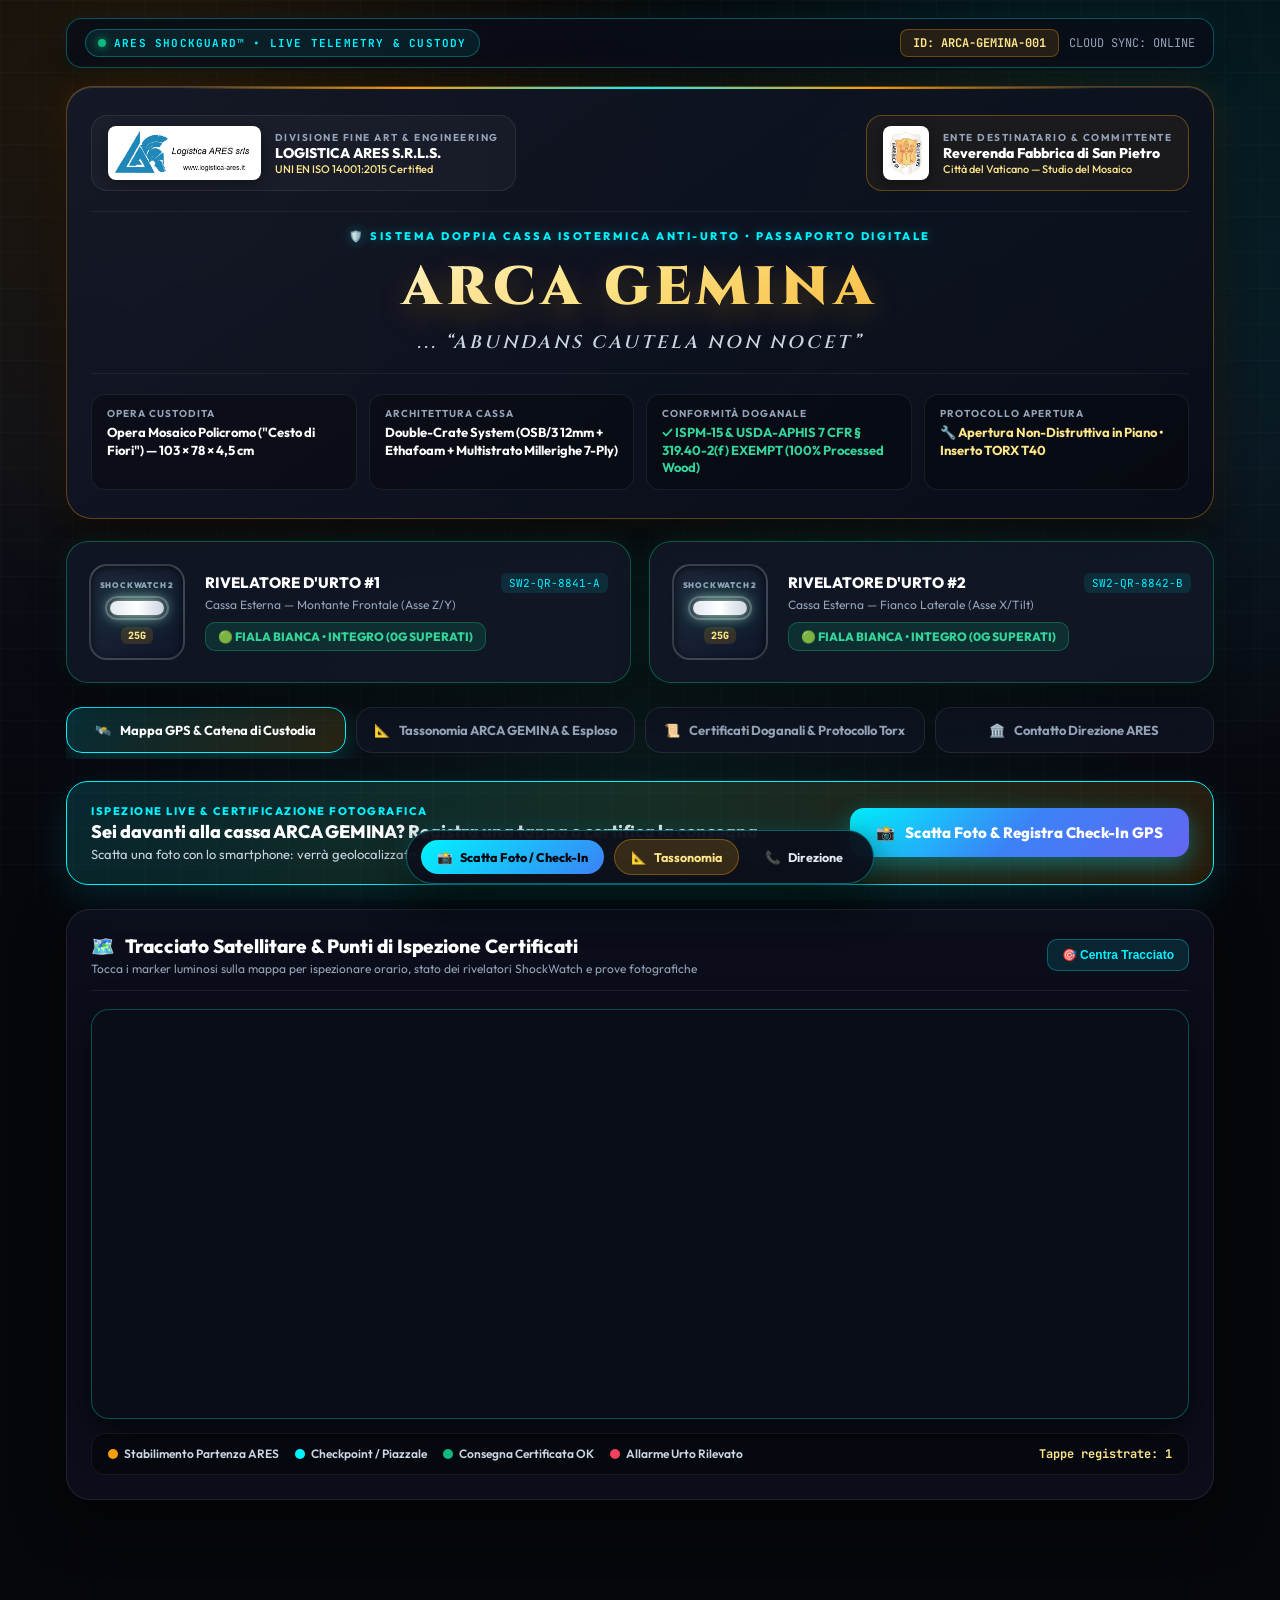
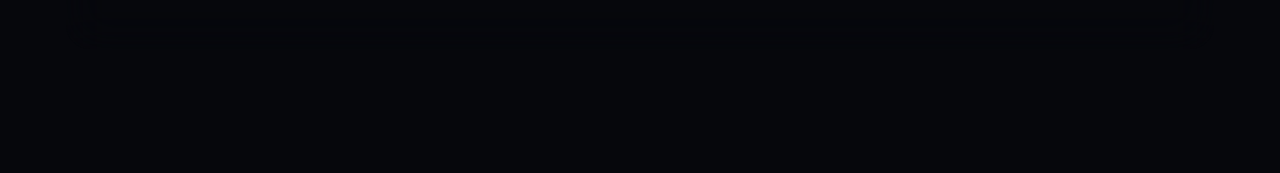
==== shockguard.html @ 8995a8c1 "feat: ARES ShockGuard Portal & Taxonomy per ARCA GEMINA (Vaticano)" ====
<!DOCTYPE html>
<html lang="it">
<head>
    <meta charset="UTF-8">
    <title>ARCA GEMINA — ARES ShockGuard™ Telemetry & Chain of Custody</title>
    <meta name="viewport" content="width=device-width, initial-scale=1.0, maximum-scale=1.0, user-scalable=no">
    <meta name="theme-color" content="#07080d">
    <link rel="preconnect" href="https://fonts.googleapis.com">
    <link rel="preconnect" href="https://fonts.gstatic.com" crossorigin>
    <link href="https://fonts.googleapis.com/css2?family=Cinzel:wght@600;700;800;900&family=Outfit:wght@300;400;500;600;700;800;900&family=JetBrains+Mono:wght@400;600;700&display=swap" rel="stylesheet">
    <script src="https://cdn.jsdelivr.net/npm/@supabase/supabase-js@2"></script>
    <link rel="stylesheet" href="https://unpkg.com/leaflet@1.9.4/dist/leaflet.css" />
    <script src="https://unpkg.com/leaflet@1.9.4/dist/leaflet.js"></script>
    <style>
        :root {
            --bg-deep: #06070c;
            --bg-panel: rgba(15, 19, 32, 0.72);
            --bg-panel-strong: rgba(18, 23, 38, 0.88);
            --gold-primary: #f59e0b;
            --gold-light: #fde68a;
            --gold-glow: rgba(245, 158, 11, 0.35);
            --cyan-neon: #00f2fe;
            --cyan-glow: rgba(0, 242, 254, 0.32);
            --emerald-neon: #10b981;
            --emerald-glow: rgba(16, 185, 129, 0.35);
            --crimson-neon: #f43f5e;
            --crimson-glow: rgba(244, 63, 94, 0.45);
            --text-main: #f8fafc;
            --text-muted: #94a3b8;
            --border-glass: rgba(255, 255, 255, 0.09);
            --border-gold: rgba(245, 158, 11, 0.35);
            --border-cyan: rgba(0, 242, 254, 0.3);
        }

        * {
            box-sizing: border-box;
            -webkit-tap-highlight-color: transparent;
        }

        body {
            margin: 0;
            padding: 0;
            background-color: var(--bg-deep);
            background-image:
                radial-gradient(circle at 12% 10%, rgba(245, 158, 11, 0.12) 0%, transparent 40%),
                radial-gradient(circle at 88% 18%, rgba(0, 242, 254, 0.11) 0%, transparent 45%),
                radial-gradient(circle at 50% 85%, rgba(16, 185, 129, 0.08) 0%, transparent 50%),
                linear-gradient(180deg, #05060a 0%, #0b0e18 50%, #06070c 100%);
            background-attachment: fixed;
            color: var(--text-main);
            font-family: 'Outfit', sans-serif;
            min-height: 100vh;
            overflow-x: hidden;
        }

        /* Ambient holographic grid overlay */
        body::before {
            content: "";
            position: fixed;
            inset: 0;
            background-image: 
                linear-gradient(rgba(255, 255, 255, 0.02) 1px, transparent 1px),
                linear-gradient(90deg, rgba(255, 255, 255, 0.02) 1px, transparent 1px);
            background-size: 36px 36px;
            pointer-events: none;
            z-index: 0;
        }

        .portal-wrapper {
            position: relative;
            z-index: 1;
            max-width: 1180px;
            margin: 0 auto;
            padding: 18px 16px 100px 16px;
        }

        /* TOP STATUS BAR */
        .telemetry-topbar {
            display: flex;
            align-items: center;
            justify-content: space-between;
            flex-wrap: wrap;
            gap: 10px;
            padding: 10px 18px;
            background: rgba(10, 14, 24, 0.85);
            backdrop-filter: blur(18px);
            -webkit-backdrop-filter: blur(18px);
            border: 1px solid var(--border-cyan);
            border-radius: 16px;
            margin-bottom: 18px;
            box-shadow: 0 8px 32px rgba(0, 0, 0, 0.5), 0 0 20px rgba(0, 242, 254, 0.08);
        }

        .live-pill {
            display: inline-flex;
            align-items: center;
            gap: 8px;
            font-family: 'JetBrains Mono', monospace;
            font-size: 11px;
            font-weight: 700;
            letter-spacing: 1.2px;
            text-transform: uppercase;
            color: var(--cyan-neon);
            background: rgba(0, 242, 254, 0.08);
            border: 1px solid rgba(0, 242, 254, 0.3);
            padding: 6px 12px;
            border-radius: 999px;
        }

        .pulse-dot {
            width: 8px;
            height: 8px;
            border-radius: 50%;
            background: var(--emerald-neon);
            box-shadow: 0 0 10px var(--emerald-neon);
            animation: pulseGlow 1.8s infinite;
        }

        @keyframes pulseGlow {
            0%, 100% { transform: scale(1); opacity: 1; }
            50% { transform: scale(1.35); opacity: 0.55; }
        }

        .serial-chip {
            font-family: 'JetBrains Mono', monospace;
            font-size: 12px;
            color: var(--gold-light);
            background: rgba(245, 158, 11, 0.12);
            border: 1px solid var(--border-gold);
            padding: 5px 12px;
            border-radius: 8px;
            font-weight: 700;
        }

        /* HERO ARCA GEMINA HEADER */
        .hero-card {
            position: relative;
            background: linear-gradient(145deg, rgba(20, 25, 42, 0.88), rgba(10, 13, 24, 0.94));
            backdrop-filter: blur(24px);
            -webkit-backdrop-filter: blur(24px);
            border: 1px solid var(--border-gold);
            border-radius: 26px;
            padding: 28px 24px;
            margin-bottom: 22px;
            box-shadow: 0 25px 60px rgba(0,0,0,0.65), 0 0 40px rgba(245, 158, 11, 0.12), inset 0 1px 0 rgba(255,255,255,0.15);
            overflow: hidden;
        }

        .hero-card::after {
            content: "";
            position: absolute;
            top: 0;
            left: 10%;
            right: 10%;
            height: 2px;
            background: linear-gradient(90deg, transparent, var(--gold-primary), var(--cyan-neon), var(--gold-primary), transparent);
        }

        .hero-crests {
            display: flex;
            align-items: center;
            justify-content: space-between;
            gap: 16px;
            margin-bottom: 20px;
            flex-wrap: wrap;
        }

        .crest-box {
            display: flex;
            align-items: center;
            gap: 14px;
            background: rgba(255, 255, 255, 0.03);
            border: 1px solid rgba(255, 255, 255, 0.08);
            padding: 10px 16px;
            border-radius: 16px;
        }

        .crest-box img {
            height: 54px;
            width: auto;
            object-fit: contain;
            border-radius: 8px;
            background: #fff;
            padding: 4px;
            box-shadow: 0 4px 15px rgba(0,0,0,0.4);
        }

        .crest-info {
            display: flex;
            flex-direction: column;
        }

        .crest-label {
            font-size: 10px;
            text-transform: uppercase;
            letter-spacing: 1.5px;
            color: var(--text-muted);
            font-weight: 700;
        }

        .crest-title {
            font-size: 14px;
            font-weight: 800;
            color: #fff;
        }

        .crest-sub {
            font-size: 11px;
            color: var(--gold-light);
            font-weight: 500;
        }

        .arca-centerpiece {
            text-align: center;
            padding: 12px 10px 18px 10px;
            border-top: 1px solid rgba(255,255,255,0.06);
            border-bottom: 1px solid rgba(255,255,255,0.06);
            margin-bottom: 20px;
        }

        .arca-badge-top {
            display: inline-block;
            font-size: 11px;
            font-weight: 800;
            letter-spacing: 2.5px;
            text-transform: uppercase;
            color: var(--cyan-neon);
            margin-bottom: 8px;
            text-shadow: 0 0 12px rgba(0, 242, 254, 0.4);
        }

        .arca-title {
            font-family: 'Cinzel', serif;
            font-size: clamp(32px, 6vw, 54px);
            font-weight: 900;
            margin: 0;
            letter-spacing: 5px;
            background: linear-gradient(135deg, #ffffff 0%, #fde68a 48%, #f59e0b 100%);
            -webkit-background-clip: text;
            -webkit-text-fill-color: transparent;
            text-shadow: 0 10px 30px rgba(245, 158, 11, 0.25);
        }

        .arca-motto {
            font-family: 'Cinzel', serif;
            font-size: clamp(13px, 2.5vw, 18px);
            color: #cbd5e1;
            letter-spacing: 3px;
            margin-top: 6px;
            font-weight: 600;
            font-style: italic;
        }

        .hero-specs-grid {
            display: grid;
            grid-template-columns: repeat(auto-fit, minmax(210px, 1fr));
            gap: 12px;
        }

        .spec-mini-card {
            background: rgba(0, 0, 0, 0.28);
            border: 1px solid rgba(255, 255, 255, 0.07);
            border-radius: 14px;
            padding: 12px 15px;
            display: flex;
            flex-direction: column;
            gap: 4px;
        }

        .spec-mini-label {
            font-size: 10px;
            font-weight: 700;
            text-transform: uppercase;
            letter-spacing: 1px;
            color: var(--text-muted);
        }

        .spec-mini-val {
            font-size: 13px;
            font-weight: 700;
            color: #fff;
            line-height: 1.35;
        }

        /* NAVIGATION TABS (NEON PILLS) */
        .nav-tabs {
            display: flex;
            gap: 10px;
            overflow-x: auto;
            padding-bottom: 6px;
            margin-bottom: 22px;
            scrollbar-width: none;
        }
        .nav-tabs::-webkit-scrollbar { display: none; }

        .tab-btn {
            flex: 1;
            min-width: 170px;
            padding: 14px 18px;
            background: rgba(15, 20, 35, 0.75);
            border: 1px solid var(--border-glass);
            border-radius: 16px;
            color: var(--text-muted);
            font-family: 'Outfit', sans-serif;
            font-size: 13px;
            font-weight: 700;
            cursor: pointer;
            display: flex;
            align-items: center;
            justify-content: center;
            gap: 9px;
            transition: all 0.25s cubic-bezier(0.4, 0, 0.2, 1);
            white-space: nowrap;
        }

        .tab-btn:hover {
            color: #fff;
            border-color: rgba(255, 255, 255, 0.2);
            transform: translateY(-1px);
        }

        .tab-btn.active {
            background: linear-gradient(135deg, rgba(0, 242, 254, 0.16), rgba(245, 158, 11, 0.14));
            color: #fff;
            border-color: var(--cyan-neon);
            box-shadow: 0 8px 25px rgba(0, 242, 254, 0.18);
        }

        /* DUAL SHOCKWATCH SENSOR HUD */
        .sensors-grid {
            display: grid;
            grid-template-columns: repeat(auto-fit, minmax(310px, 1fr));
            gap: 18px;
            margin-bottom: 24px;
        }

        .sensor-card {
            position: relative;
            background: var(--bg-panel-strong);
            backdrop-filter: blur(20px);
            border: 1px solid rgba(16, 185, 129, 0.4);
            border-radius: 22px;
            padding: 22px;
            display: flex;
            align-items: center;
            gap: 20px;
            box-shadow: 0 15px 35px rgba(0,0,0,0.45), 0 0 25px rgba(16, 185, 129, 0.1);
            transition: all 0.3s ease;
        }

        .sensor-card.impact-alert {
            border-color: var(--crimson-neon);
            box-shadow: 0 15px 35px rgba(0,0,0,0.5), 0 0 35px var(--crimson-glow);
            background: linear-gradient(145deg, rgba(45, 12, 22, 0.92), rgba(20, 10, 18, 0.95));
            animation: alertBorderPulse 1.5s infinite;
        }

        @keyframes alertBorderPulse {
            0%, 100% { box-shadow: 0 0 20px rgba(244, 63, 94, 0.35); }
            50% { box-shadow: 0 0 40px rgba(244, 63, 94, 0.75); }
        }

        /* Visual ShockWatch Sticker SVG Replica */
        .shockwatch-visual {
            width: 96px;
            height: 96px;
            flex-shrink: 0;
            border-radius: 18px;
            background: linear-gradient(135deg, #1e293b, #0f172a);
            border: 2px solid rgba(255,255,255,0.15);
            display: flex;
            flex-direction: column;
            align-items: center;
            justify-content: center;
            position: relative;
            box-shadow: inset 0 2px 10px rgba(0,0,0,0.7);
        }

        .sw-top-tag {
            font-size: 8px;
            font-weight: 900;
            letter-spacing: 0.8px;
            color: #94a3b8;
            text-transform: uppercase;
            margin-bottom: 6px;
        }

        .sw-tube-outer {
            width: 64px;
            height: 24px;
            border-radius: 999px;
            background: #090d16;
            border: 2px solid #475569;
            display: flex;
            align-items: center;
            justify-content: center;
            padding: 3px;
            position: relative;
        }

        .sw-tube-vial {
            width: 100%;
            height: 100%;
            border-radius: 999px;
            background: linear-gradient(90deg, #e2e8f0, #ffffff, #cbd5e1);
            box-shadow: 0 0 14px rgba(255, 255, 255, 0.85), 0 0 25px rgba(16, 185, 129, 0.6);
            transition: all 0.35s ease;
        }

        .sensor-card.impact-alert .sw-tube-vial {
            background: linear-gradient(90deg, #be123c, #f43f5e, #fb7185);
            box-shadow: 0 0 18px #f43f5e, 0 0 32px #e11d48;
        }

        .sw-g-badge {
            margin-top: 7px;
            font-family: 'JetBrains Mono', monospace;
            font-size: 10px;
            font-weight: 800;
            color: var(--gold-light);
            background: rgba(245, 158, 11, 0.15);
            padding: 2px 7px;
            border-radius: 6px;
        }

        .sensor-meta {
            flex: 1;
        }

        .sensor-header-row {
            display: flex;
            align-items: center;
            justify-content: space-between;
            gap: 8px;
            margin-bottom: 4px;
        }

        .sensor-name {
            font-size: 15px;
            font-weight: 800;
            color: #fff;
        }

        .sensor-serial {
            font-family: 'JetBrains Mono', monospace;
            font-size: 11px;
            color: var(--cyan-neon);
            background: rgba(0, 242, 254, 0.1);
            padding: 3px 8px;
            border-radius: 6px;
        }

        .sensor-pos {
            font-size: 12px;
            color: var(--text-muted);
            margin-bottom: 10px;
        }

        .sensor-status-badge {
            display: inline-flex;
            align-items: center;
            gap: 7px;
            font-size: 12px;
            font-weight: 800;
            padding: 6px 12px;
            border-radius: 10px;
            background: rgba(16, 185, 129, 0.15);
            color: #34d399;
            border: 1px solid rgba(16, 185, 129, 0.35);
        }

        .sensor-card.impact-alert .sensor-status-badge {
            background: rgba(244, 63, 94, 0.2);
            color: #fda4af;
            border-color: rgba(244, 63, 94, 0.5);
        }

        /* SECTION PANELS */
        .glass-section {
            background: var(--bg-panel);
            backdrop-filter: blur(22px);
            -webkit-backdrop-filter: blur(22px);
            border: 1px solid var(--border-glass);
            border-radius: 24px;
            padding: 24px;
            margin-bottom: 24px;
            box-shadow: 0 20px 50px rgba(0,0,0,0.5);
        }

        .section-header {
            display: flex;
            align-items: center;
            justify-content: space-between;
            flex-wrap: wrap;
            gap: 12px;
            margin-bottom: 18px;
            padding-bottom: 14px;
            border-bottom: 1px solid rgba(255,255,255,0.07);
        }

        .section-title {
            font-size: 19px;
            font-weight: 800;
            color: #fff;
            margin: 0;
            display: flex;
            align-items: center;
            gap: 10px;
        }

        .section-subtitle {
            font-size: 12px;
            color: var(--text-muted);
            margin: 3px 0 0 0;
        }

        /* GIS MAP */
        #shockguard-map {
            width: 100%;
            height: 410px;
            border-radius: 18px;
            border: 1px solid rgba(0, 242, 254, 0.28);
            box-shadow: 0 12px 35px rgba(0,0,0,0.6);
            z-index: 2;
            background: #090d16;
        }

        .map-legend-bar {
            display: flex;
            align-items: center;
            justify-content: space-between;
            flex-wrap: wrap;
            gap: 12px;
            margin-top: 14px;
            padding: 12px 16px;
            background: rgba(0,0,0,0.35);
            border-radius: 14px;
            border: 1px solid rgba(255,255,255,0.06);
            font-size: 12px;
        }

        .legend-items {
            display: flex;
            align-items: center;
            gap: 16px;
            flex-wrap: wrap;
        }

        .legend-dot {
            display: inline-flex;
            align-items: center;
            gap: 6px;
            font-weight: 600;
            color: #cbd5e1;
        }

        /* CHECK-IN CTA BANNER FOR DIRECTOR / OPERATOR */
        .checkin-cta-box {
            background: linear-gradient(135deg, rgba(0, 242, 254, 0.14), rgba(245, 158, 11, 0.14));
            border: 1px solid var(--cyan-neon);
            border-radius: 22px;
            padding: 22px 24px;
            margin-bottom: 24px;
            display: flex;
            align-items: center;
            justify-content: space-between;
            flex-wrap: wrap;
            gap: 16px;
            box-shadow: 0 15px 40px rgba(0, 242, 254, 0.12);
        }

        .btn-neon-primary {
            background: linear-gradient(135deg, #00f2fe 0%, #3b82f6 50%, #6366f1 100%);
            color: #fff;
            border: none;
            padding: 15px 26px;
            border-radius: 14px;
            font-family: 'Outfit', sans-serif;
            font-size: 15px;
            font-weight: 800;
            cursor: pointer;
            display: inline-flex;
            align-items: center;
            gap: 10px;
            box-shadow: 0 8px 25px rgba(0, 242, 254, 0.35);
            transition: all 0.25s ease;
        }

        .btn-neon-primary:hover {
            transform: translateY(-2px);
            box-shadow: 0 12px 32px rgba(0, 242, 254, 0.55);
        }

        .btn-gold-action {
            background: linear-gradient(135deg, #f59e0b, #d97706);
            color: #000;
            border: none;
            padding: 13px 22px;
            border-radius: 14px;
            font-family: 'Outfit', sans-serif;
            font-size: 14px;
            font-weight: 800;
            cursor: pointer;
            display: inline-flex;
            align-items: center;
            gap: 8px;
            box-shadow: 0 8px 25px rgba(245, 158, 11, 0.35);
            transition: all 0.25s ease;
            text-decoration: none;
        }

        /* TIMELINE CHAIN OF CUSTODY */
        .timeline-container {
            position: relative;
            padding-left: 28px;
        }

        .timeline-container::before {
            content: "";
            position: absolute;
            top: 12px;
            bottom: 12px;
            left: 11px;
            width: 3px;
            background: linear-gradient(180deg, var(--gold-primary), var(--cyan-neon), var(--emerald-neon));
            border-radius: 3px;
            box-shadow: 0 0 12px var(--cyan-glow);
        }

        .timeline-step {
            position: relative;
            background: rgba(13, 17, 29, 0.85);
            border: 1px solid rgba(255, 255, 255, 0.09);
            border-radius: 20px;
            padding: 20px;
            margin-bottom: 18px;
            transition: all 0.25s ease;
        }

        .timeline-step:hover {
            border-color: rgba(0, 242, 254, 0.35);
            transform: translateX(3px);
        }

        .timeline-node {
            position: absolute;
            left: -27px;
            top: 22px;
            width: 20px;
            height: 20px;
            border-radius: 50%;
            background: var(--bg-deep);
            border: 4px solid var(--cyan-neon);
            box-shadow: 0 0 14px var(--cyan-neon);
        }

        .timeline-step.step-impact .timeline-node {
            border-color: var(--crimson-neon);
            box-shadow: 0 0 16px var(--crimson-neon);
        }

        .tl-header {
            display: flex;
            align-items: flex-start;
            justify-content: space-between;
            flex-wrap: wrap;
            gap: 10px;
            margin-bottom: 10px;
        }

        .tl-stage-badge {
            font-family: 'JetBrains Mono', monospace;
            font-size: 11px;
            font-weight: 800;
            text-transform: uppercase;
            padding: 4px 10px;
            border-radius: 8px;
            background: rgba(0, 242, 254, 0.12);
            color: var(--cyan-neon);
            border: 1px solid rgba(0, 242, 254, 0.25);
        }

        .tl-time {
            font-family: 'JetBrains Mono', monospace;
            font-size: 12px;
            color: var(--gold-light);
            font-weight: 600;
        }

        .tl-title {
            font-size: 17px;
            font-weight: 800;
            color: #fff;
            margin: 6px 0;
        }

        .tl-meta-row {
            display: flex;
            flex-wrap: wrap;
            gap: 14px;
            font-size: 12px;
            color: var(--text-muted);
            margin-bottom: 12px;
        }

        .tl-notes {
            font-size: 13.5px;
            color: #e2e8f0;
            background: rgba(255,255,255,0.03);
            border-left: 3px solid var(--gold-primary);
            padding: 10px 14px;
            border-radius: 0 10px 10px 0;
            margin-bottom: 14px;
            line-height: 1.5;
        }

        .tl-photos-grid {
            display: grid;
            grid-template-columns: repeat(auto-fill, minmax(150px, 1fr));
            gap: 12px;
            margin-top: 12px;
        }

        .tl-photo-thumb {
            position: relative;
            height: 125px;
            border-radius: 12px;
            overflow: hidden;
            border: 1px solid rgba(255,255,255,0.15);
            cursor: pointer;
            background: #000;
        }

        .tl-photo-thumb img {
            width: 100%;
            height: 100%;
            object-fit: cover;
            transition: transform 0.3s ease;
        }

        .tl-photo-thumb:hover img {
            transform: scale(1.07);
        }

        /* TAXONOMY & EXPLODED CRATE ARCHITECTURE */
        .taxonomy-hero-grid {
            display: grid;
            grid-template-columns: 1.25fr 1fr;
            gap: 20px;
            margin-bottom: 22px;
        }

        @media (max-width: 860px) {
            .taxonomy-hero-grid {
                grid-template-columns: 1fr;
            }
        }

        .blueprint-frame {
            background: #0a0e19;
            border: 1px solid var(--border-gold);
            border-radius: 18px;
            padding: 14px;
            text-align: center;
            position: relative;
            overflow: hidden;
        }

        .blueprint-frame img {
            width: 100%;
            height: auto;
            border-radius: 12px;
            cursor: zoom-in;
            transition: transform 0.3s ease;
        }

        .layer-stack {
            display: flex;
            flex-direction: column;
            gap: 12px;
        }

        .layer-card {
            background: rgba(15, 21, 38, 0.85);
            border: 1px solid rgba(255,255,255,0.08);
            border-left: 4px solid var(--gold-primary);
            border-radius: 14px;
            padding: 14px 16px;
            transition: all 0.2s ease;
        }

        .layer-card:hover {
            border-color: var(--cyan-neon);
            transform: translateX(4px);
            background: rgba(20, 28, 50, 0.95);
        }

        .layer-num {
            font-family: 'JetBrains Mono', monospace;
            font-size: 11px;
            font-weight: 800;
            color: var(--gold-primary);
            text-transform: uppercase;
            letter-spacing: 1px;
        }

        .layer-title {
            font-size: 15px;
            font-weight: 800;
            color: #fff;
            margin: 3px 0;
        }

        .layer-desc {
            font-size: 12.5px;
            color: #cbd5e1;
            line-height: 1.45;
        }

        .layer-tag {
            display: inline-block;
            margin-top: 6px;
            font-family: 'JetBrains Mono', monospace;
            font-size: 10.5px;
            font-weight: 700;
            color: #34d399;
            background: rgba(16, 185, 129, 0.12);
            border: 1px solid rgba(16, 185, 129, 0.3);
            padding: 2px 8px;
            border-radius: 6px;
        }

        /* OPENING PROTOCOL CARDS */
        .protocol-grid {
            display: grid;
            grid-template-columns: repeat(auto-fit, minmax(280px, 1fr));
            gap: 18px;
            margin-top: 18px;
        }

        .protocol-card {
            background: rgba(255, 255, 255, 0.03);
            border: 1px solid rgba(245, 158, 11, 0.3);
            border-radius: 18px;
            padding: 18px;
            display: flex;
            flex-direction: column;
            align-items: center;
            text-align: center;
        }

        .protocol-card img {
            max-height: 180px;
            width: auto;
            border-radius: 12px;
            background: #fff;
            padding: 10px;
            margin-bottom: 12px;
            cursor: zoom-in;
        }

        /* DOCUMENTS DOWNLOAD GRID */
        .docs-grid {
            display: grid;
            grid-template-columns: repeat(auto-fit, minmax(240px, 1fr));
            gap: 14px;
            margin-top: 16px;
        }

        .doc-item {
            background: rgba(12, 17, 30, 0.85);
            border: 1px solid rgba(255,255,255,0.1);
            border-radius: 16px;
            padding: 16px;
            display: flex;
            align-items: center;
            gap: 14px;
            text-decoration: none;
            color: #fff;
            transition: all 0.25s ease;
        }

        .doc-item:hover {
            border-color: var(--gold-primary);
            background: rgba(245, 158, 11, 0.08);
            transform: translateY(-2px);
        }

        .doc-icon {
            width: 44px;
            height: 44px;
            border-radius: 12px;
            background: rgba(245, 158, 11, 0.15);
            border: 1px solid var(--border-gold);
            display: flex;
            align-items: center;
            justify-content: center;
            font-size: 20px;
            flex-shrink: 0;
        }

        /* CHECK-IN MODAL */
        .modal-overlay {
            position: fixed;
            inset: 0;
            background: rgba(4, 6, 12, 0.85);
            backdrop-filter: blur(16px);
            -webkit-backdrop-filter: blur(16px);
            z-index: 9999;
            display: none;
            align-items: center;
            justify-content: center;
            padding: 16px;
            overflow-y: auto;
        }

        .modal-box {
            background: linear-gradient(145deg, #111628, #0a0d18);
            border: 1px solid var(--cyan-neon);
            border-radius: 24px;
            width: 100%;
            max-width: 580px;
            padding: 26px;
            box-shadow: 0 25px 70px rgba(0,0,0,0.8), 0 0 40px rgba(0, 242, 254, 0.2);
            max-height: 92vh;
            overflow-y: auto;
        }

        .form-field {
            margin-bottom: 16px;
        }

        .form-field label {
            display: block;
            font-size: 11px;
            font-weight: 800;
            text-transform: uppercase;
            letter-spacing: 1px;
            color: var(--cyan-neon);
            margin-bottom: 6px;
        }

        .form-field input, .form-field select, .form-field textarea {
            width: 100%;
            background: rgba(0,0,0,0.4);
            border: 1px solid rgba(255,255,255,0.14);
            border-radius: 12px;
            padding: 12px 14px;
            color: #fff;
            font-family: 'Outfit', sans-serif;
            font-size: 14px;
            outline: none;
        }

        .form-field input:focus, .form-field select:focus, .form-field textarea:focus {
            border-color: var(--cyan-neon);
            box-shadow: 0 0 12px rgba(0, 242, 254, 0.25);
        }

        .sensor-toggle-group {
            display: grid;
            grid-template-columns: 1fr 1fr;
            gap: 10px;
        }

        .sensor-radio-btn {
            padding: 12px;
            border-radius: 12px;
            border: 1px solid rgba(255,255,255,0.12);
            background: rgba(255,255,255,0.03);
            color: #cbd5e1;
            font-weight: 700;
            font-size: 13px;
            cursor: pointer;
            text-align: center;
            transition: all 0.2s;
        }

        .sensor-radio-btn.selected-ok {
            background: rgba(16, 185, 129, 0.2);
            border-color: #10b981;
            color: #34d399;
            box-shadow: 0 0 15px rgba(16, 185, 129, 0.25);
        }

        .sensor-radio-btn.selected-impact {
            background: rgba(244, 63, 94, 0.25);
            border-color: #f43f5e;
            color: #fda4af;
            box-shadow: 0 0 18px rgba(244, 63, 94, 0.35);
        }

        .camera-capture-zone {
            border: 2px dashed rgba(0, 242, 254, 0.4);
            background: rgba(0, 242, 254, 0.05);
            border-radius: 16px;
            padding: 20px;
            text-align: center;
            cursor: pointer;
            transition: all 0.2s;
        }

        .camera-capture-zone:hover {
            background: rgba(0, 242, 254, 0.1);
            border-color: var(--cyan-neon);
        }

        /* LIGHTBOX */
        #lightbox-modal {
            position: fixed;
            inset: 0;
            background: rgba(0,0,0,0.92);
            backdrop-filter: blur(12px);
            z-index: 10000;
            display: none;
            align-items: center;
            justify-content: center;
            padding: 20px;
        }

        #lightbox-modal img {
            max-width: 95vw;
            max-height: 88vh;
            border-radius: 14px;
            border: 1px solid var(--border-gold);
            box-shadow: 0 20px 60px rgba(0,0,0,0.9);
        }

        /* FLOATING BOTTOM BAR FOR MOBILE QUICK ACTION */
        .floating-dock {
            position: fixed;
            bottom: 16px;
            left: 50%;
            transform: translateX(-50%);
            z-index: 900;
            background: rgba(10, 14, 26, 0.92);
            backdrop-filter: blur(20px);
            -webkit-backdrop-filter: blur(20px);
            border: 1px solid rgba(0, 242, 254, 0.35);
            border-radius: 999px;
            padding: 8px 14px;
            display: flex;
            align-items: center;
            gap: 10px;
            box-shadow: 0 15px 40px rgba(0,0,0,0.75), 0 0 25px rgba(0, 242, 254, 0.18);
        }

        .dock-btn {
            background: transparent;
            border: none;
            color: #e2e8f0;
            font-family: 'Outfit', sans-serif;
            font-size: 12.5px;
            font-weight: 700;
            padding: 9px 16px;
            border-radius: 999px;
            cursor: pointer;
            display: inline-flex;
            align-items: center;
            gap: 7px;
            text-decoration: none;
            white-space: nowrap;
        }

        .dock-btn.primary {
            background: linear-gradient(135deg, #00f2fe, #3b82f6);
            color: #05070e;
            font-weight: 800;
        }

        .dock-btn.gold {
            background: rgba(245, 158, 11, 0.18);
            color: var(--gold-light);
            border: 1px solid var(--border-gold);
        }

        @media print {
            .floating-dock, .nav-tabs, .checkin-cta-box { display: none !important; }
            body { background: #0b0e18 !important; -webkit-print-color-adjust: exact; print-color-adjust: exact; }
        }
    </style>
</head>
<body>

<div class="portal-wrapper">

    <!-- TOP TELEMETRY STATUS BAR -->
    <div class="telemetry-topbar">
        <div class="live-pill">
            <span class="pulse-dot"></span>
            <span>ARES SHOCKGUARD™ • LIVE TELEMETRY & CUSTODY</span>
        </div>
        <div style="display:flex; align-items:center; gap:10px; flex-wrap:wrap;">
            <span class="serial-chip" id="top-shipment-id">ID: ARCA-GEMINA-001</span>
            <span style="font-size:12px; color:#94a3b8; font-family:'JetBrains Mono', monospace;" id="top-last-sync">CLOUD SYNC: ONLINE</span>
        </div>
    </div>

    <!-- HERO HEADER: ARCA GEMINA & CRESTS -->
    <div class="hero-card">
        <div class="hero-crests">
            <div class="crest-box">
                <img src="assets_arcagemina/ares_logo_wide.png" alt="Logistica ARES" onerror="this.src='logo.jpg'">
                <div class="crest-info">
                    <span class="crest-label">Divisione Fine Art & Engineering</span>
                    <span class="crest-title">LOGISTICA ARES S.R.L.S.</span>
                    <span class="crest-sub">UNI EN ISO 14001:2015 Certified</span>
                </div>
            </div>

            <div class="crest-box" style="border-color: rgba(245, 158, 11, 0.35); background: rgba(245, 158, 11, 0.06);">
                <img src="assets_arcagemina/fabbrica_san_pietro.png" alt="Fabbrica di San Pietro">
                <div class="crest-info">
                    <span class="crest-label">Ente Destinatario & Committente</span>
                    <span class="crest-title" id="hero-client-name">Reverenda Fabbrica di San Pietro</span>
                    <span class="crest-sub" id="hero-client-dept">Città del Vaticano — Studio del Mosaico</span>
                </div>
            </div>
        </div>

        <div class="arca-centerpiece">
            <div class="arca-badge-top">🛡️ SISTEMA DOPPIA CASSA ISOTERMICA ANTI-URTO • PASSAPORTO DIGITALE</div>
            <h1 class="arca-title" id="hero-crate-name">ARCA GEMINA</h1>
            <div class="arca-motto" id="hero-crate-motto">... “ABUNDANS CAUTELA NON NOCET”</div>
        </div>

        <div class="hero-specs-grid">
            <div class="spec-mini-card">
                <span class="spec-mini-label">Opera Custodita</span>
                <span class="spec-mini-val" id="spec-artwork">Opera Mosaico Policromo ("Cesto di Fiori") — 103 × 78 × 4,5 cm</span>
            </div>
            <div class="spec-mini-card">
                <span class="spec-mini-label">Architettura Cassa</span>
                <span class="spec-mini-val" id="spec-system">Double-Crate System (OSB/3 12mm + Ethafoam + Multistrato Millerighe 7-Ply)</span>
            </div>
            <div class="spec-mini-card">
                <span class="spec-mini-label">Conformità Doganale</span>
                <span class="spec-mini-val" style="color:#34d399;">✓ ISPM-15 & USDA-APHIS 7 CFR § 319.40-2(f) EXEMPT (100% Processed Wood)</span>
            </div>
            <div class="spec-mini-card">
                <span class="spec-mini-label">Protocollo Apertura</span>
                <span class="spec-mini-val" style="color:var(--gold-light);">🔧 Apertura Non-Distruttiva in Piano • Inserto TORX T40</span>
            </div>
        </div>
    </div>

    <!-- DUAL SHOCKWATCH SENSOR HUD -->
    <div class="sensors-grid">
        <!-- Sensor 1 -->
        <div class="sensor-card" id="card-sensor-1">
            <div class="shockwatch-visual">
                <span class="sw-top-tag">SHOCKWATCH 2</span>
                <div class="sw-tube-outer">
                    <div class="sw-tube-vial" id="vial-sensor-1"></div>
                </div>
                <span class="sw-g-badge" id="g-sensor-1">25G</span>
            </div>
            <div class="sensor-meta">
                <div class="sensor-header-row">
                    <span class="sensor-name">RIVELATORE D'URTO #1</span>
                    <span class="sensor-serial" id="serial-sensor-1">SW2-QR-8841-A</span>
                </div>
                <div class="sensor-pos" id="pos-sensor-1">Cassa Esterna — Montante Frontale (Asse Z/Y)</div>
                <div class="sensor-status-badge" id="badge-sensor-1">
                    <span>🟢 FIALA BIANCA • INTEGRO (0G SUPERATI)</span>
                </div>
            </div>
        </div>

        <!-- Sensor 2 -->
        <div class="sensor-card" id="card-sensor-2">
            <div class="shockwatch-visual">
                <span class="sw-top-tag">SHOCKWATCH 2</span>
                <div class="sw-tube-outer">
                    <div class="sw-tube-vial" id="vial-sensor-2"></div>
                </div>
                <span class="sw-g-badge" id="g-sensor-2">25G</span>
            </div>
            <div class="sensor-meta">
                <div class="sensor-header-row">
                    <span class="sensor-name">RIVELATORE D'URTO #2</span>
                    <span class="sensor-serial" id="serial-sensor-2">SW2-QR-8842-B</span>
                </div>
                <div class="sensor-pos" id="pos-sensor-2">Cassa Esterna — Fianco Laterale (Asse X/Tilt)</div>
                <div class="sensor-status-badge" id="badge-sensor-2">
                    <span>🟢 FIALA BIANCA • INTEGRO (0G SUPERATI)</span>
                </div>
            </div>
        </div>
    </div>

    <!-- QUICK NAVIGATION TABS -->
    <div class="nav-tabs">
        <button class="tab-btn active" onclick="switchPortalTab('tab-telemetry', this)">
            <span>🛰️</span> Mappa GPS & Catena di Custodia
        </button>
        <button class="tab-btn" onclick="switchPortalTab('tab-taxonomy', this)">
            <span>📐</span> Tassonomia ARCA GEMINA & Esploso
        </button>
        <button class="tab-btn" onclick="switchPortalTab('tab-certificates', this)">
            <span>📜</span> Certificati Doganali & Protocollo Torx
        </button>
        <button class="tab-btn" onclick="switchPortalTab('tab-direction', this)">
            <span>🏛️</span> Contatto Direzione ARES
        </button>
    </div>

    <!-- CHECK-IN CALL TO ACTION FOR DIRECTOR / OPERATOR -->
    <div class="checkin-cta-box">
        <div>
            <div style="font-size:11px; font-weight:800; color:var(--cyan-neon); letter-spacing:1.5px; text-transform:uppercase;">
                ISPEZIONE LIVE & CERTIFICAZIONE FOTOGRAFICA
            </div>
            <div style="font-size:18px; font-weight:800; color:#fff; margin-top:2px;">
                Sei davanti alla cassa ARCA GEMINA? Registra una tappa o certifica la consegna
            </div>
            <div style="font-size:13px; color:#cbd5e1; margin-top:3px;">
                Scatta una foto con lo smartphone: verrà geolocalizzata sulla mappa e aggiunta in tempo reale alla Catena di Custodia.
            </div>
        </div>
        <button class="btn-neon-primary" onclick="openCheckinModal()">
            <span>📸</span> Scatta Foto & Registra Check-In GPS
        </button>
    </div>

    <!-- TAB 1: TELEMETRY, LIVE GIS MAP & TIMELINE -->
    <div id="tab-telemetry" class="portal-tab-pane">
        <!-- GIS MAP -->
        <div class="glass-section">
            <div class="section-header">
                <div>
                    <h2 class="section-title"><span>🗺️</span> Tracciato Satellitare & Punti di Ispezione Certificati</h2>
                    <p class="section-subtitle">Tocca i marker luminosi sulla mappa per ispezionare orario, stato dei rivelatori ShockWatch e prove fotografiche</p>
                </div>
                <button onclick="fitMapToRoute()" style="background:rgba(0,242,254,0.1); border:1px solid var(--border-cyan); color:var(--cyan-neon); padding:8px 14px; border-radius:10px; font-weight:700; font-size:12px; cursor:pointer;">
                    🎯 Centra Tracciato
                </button>
            </div>

            <div id="shockguard-map"></div>

            <div class="map-legend-bar">
                <div class="legend-items">
                    <span class="legend-dot"><span style="width:10px;height:10px;border-radius:50%;background:#f59e0b;display:inline-block;"></span> Stabilimento Partenza ARES</span>
                    <span class="legend-dot"><span style="width:10px;height:10px;border-radius:50%;background:#00f2fe;display:inline-block;"></span> Checkpoint / Piazzale</span>
                    <span class="legend-dot"><span style="width:10px;height:10px;border-radius:50%;background:#10b981;display:inline-block;"></span> Consegna Certificata OK</span>
                    <span class="legend-dot"><span style="width:10px;height:10px;border-radius:50%;background:#f43f5e;display:inline-block;"></span> Allarme Urto Rilevato</span>
                </div>
                <div style="color:var(--gold-light); font-family:'JetBrains Mono', monospace; font-weight:700;" id="route-stats-label">
                    Tappe registrate: 1
                </div>
            </div>
        </div>

        <!-- CHAIN OF CUSTODY TIMELINE -->
        <div class="glass-section">
            <div class="section-header">
                <div>
                    <h2 class="section-title"><span>⏱️</span> Catena di Custodia & Registro Fotografico Cronologico</h2>
                    <p class="section-subtitle">Audit Trail immutabile sincronizzato con il Cloud ARES Logistica (Partenza → Piazzale Vaticano → Consegna Direzione)</p>
                </div>
                <button onclick="window.print()" class="btn-gold-action" style="padding:9px 16px; font-size:12px;">
                    <span>🖨️</span> Stampa Verbale / PDF
                </button>
            </div>

            <div class="timeline-container" id="timeline-events-list">
                <!-- Populated dynamically -->
            </div>
        </div>
    </div>

    <!-- TAB 2: TAXONOMY & EXPLODED ARCHITECTURE -->
    <div id="tab-taxonomy" class="portal-tab-pane" style="display:none;">
        <div class="glass-section">
            <div class="section-header">
                <div>
                    <h2 class="section-title"><span>📐</span> Tassonomia Strutturale "ARCA GEMINA" (Double-Crate System)</h2>
                    <p class="section-subtitle">Ingegnerizzazione a doppia cassa concentrica disaccoppiata con intercapedine visco-elastica e 0% legno massello</p>
                </div>
                <span class="serial-chip">100% PROCESSED WOOD • ISPM-15 EXEMPT</span>
            </div>

            <div class="taxonomy-hero-grid">
                <div class="blueprint-frame">
                    <div style="font-size:11px; font-weight:800; color:var(--gold-light); letter-spacing:1.5px; text-transform:uppercase; margin-bottom:10px;">
                        TAVOLA TECNICA 01 — ESPLOSO ASSONOMETRICO DOPPIA CASSA (CLICCA PER INGRANDIRE)
                    </div>
                    <img src="assets_arcagemina/esploso_tecnico.jpeg" alt="Esploso Tecnico Arca Gemina" onclick="openLightbox(this.src)">
                    <div style="display:grid; grid-template-columns:1fr 1fr; gap:10px; margin-top:12px;">
                        <img src="assets_arcagemina/esploso_proiezioni.jpeg" alt="Proiezioni Ortogonali" onclick="openLightbox(this.src)" style="height:140px; object-fit:cover;">
                        <img src="assets_arcagemina/opera_mosaico.jpg" alt="Opera Mosaico Custodita" onclick="openLightbox(this.src)" style="height:140px; object-fit:cover;">
                    </div>
                </div>

                <div class="layer-stack">
                    <div class="layer-card">
                        <div class="layer-num">LIVELLO 01 • GUSCIO PROTETTIVO ESTERNO (OUTER CRATE)</div>
                        <div class="layer-title">Pannelli I-PAN Poplar OSB/3 — Spessore 12 mm</div>
                        <div class="layer-desc">Scudo esterno ad alta densità (540–570 kg/m³) certificato UNI EN 300:2006. Fibre di pioppo pressate ad alta temperatura con resine sintetiche (Classe Formaldeide E1 ≤ 8 mg/100g). Coperchio fissato esclusivamente con viti rimovibili.</div>
                        <span class="layer-tag">EXEMPT: Title 7 CFR § 319.40-2(f) & ISPM-15</span>
                    </div>

                    <div class="layer-card" style="border-left-color: var(--cyan-neon);">
                        <div class="layer-num" style="color:var(--cyan-neon);">LIVELLO 02 • DISACCOPPIAMENTO SISMICO & D'URTO</div>
                        <div class="layer-title">Intercapedine Ammortizzante in Ethafoam / Poliuretano</div>
                        <div class="layer-desc">Cuscinetto continuo 100% polimerico sintetico interposto tra la cassa esterna e la cassa interna per dissipare accelerazioni impulsive, vibrazioni ad alta frequenza durante il trasporto aereo/stradale e shock termici.</div>
                        <span class="layer-tag">ASSORBIMENTO ENERGETICO MULTI-ASSE</span>
                    </div>

                    <div class="layer-card">
                        <div class="layer-num">LIVELLO 03 • SCRIGNO INTERNO (INNER CRATE)</div>
                        <div class="layer-title">Cassa Interna Dedicata in OSB/3 — 12 mm</div>
                        <div class="layer-desc">Camera interna isolata che custodisce direttamente l'opera musiva (103 × 78 × 4,5 cm), impedendo qualsiasi trasmissione diretta dei carichi meccanici esterni sulla cornice.</div>
                        <span class="layer-tag">DOPPIA BARRIERA CLIMATICA & MECCANICA</span>
                    </div>

                    <div class="layer-card" style="border-left-color: var(--emerald-neon);">
                        <div class="layer-num" style="color:var(--emerald-neon);">LIVELLO 04 • NERVATURE & SLITTE (CORNER CLEATS & SKIDS)</div>
                        <div class="layer-title">Multistrato FORMA "Millerighe" 7-Ply (30×30 mm)</div>
                        <div class="layer-desc">Listelli angolari strutturali e piedini di sollevamento realizzati per laminazione di pannelli in Multistrato di Pioppo da 10 mm (5+2 sfoglie da ~1,42 mm &lt; 6 mm). Bordi a vista per ispezione immediata USDA-APHIS / Dogane.</div>
                        <span class="layer-tag">ZERO SOLID WOOD • NESSUNA FUMIGATURA RICHIESTA</span>
                    </div>
                </div>
            </div>
        </div>
    </div>

    <!-- TAB 3: CERTIFICATES & OPENING PROTOCOL -->
    <div id="tab-certificates" class="portal-tab-pane" style="display:none;">
        <div class="glass-section">
            <div class="section-header">
                <div>
                    <h2 class="section-title"><span>🔧</span> Protocollo Ufficiale di Apertura Non-Distruttiva (CBP / TSA / Museo)</h2>
                    <p class="section-subtitle">Istruzioni operative incise al laser sulla cassa per garantire la totale sicurezza dell'opera durante l'apertura</p>
                </div>
            </div>

            <div class="protocol-grid">
                <div class="protocol-card">
                    <img src="assets_arcagemina/protocollo_1.png" alt="Protocollo Handling" onclick="openLightbox(this.src)">
                    <h3 style="margin:6px 0; color:#fff; font-size:16px;">FASE 1 — Posizionamento Orizzontale</h3>
                    <p style="font-size:13px; color:#cbd5e1; margin:0;">Prima di rimuovere qualsiasi chiusura, adagiare l'intera cassa <strong>in piano sul pavimento</strong>. Non aprire mai la cassa interna in posizione verticale.</p>
                </div>

                <div class="protocol-card">
                    <img src="assets_arcagemina/protocollo_2.png" alt="Protocollo Torx T40" onclick="openLightbox(this.src)">
                    <h3 style="margin:6px 0; color:var(--gold-light); font-size:16px;">FASE 2 — Svitatura Esclusiva TORX T40</h3>
                    <p style="font-size:13px; color:#cbd5e1; margin:0;">Coperchio esterno e coperchio interno sono fissati con viti strutturali rimovibili. Utilizzare <strong>esclusivamente inserto TORX T40</strong> (nessun chiodo o colla).</p>
                </div>

                <div class="protocol-card">
                    <img src="assets_arcagemina/arca_gemina_logo.png" alt="Arca Gemina" onclick="openLightbox(this.src)">
                    <h3 style="margin:6px 0; color:var(--cyan-neon); font-size:16px;">FASE 3 — Verifica ShockWatch & Sigilli</h3>
                    <p style="font-size:13px; color:#cbd5e1; margin:0;">Prima dell'apertura, verificare che entrambi i rivelatori <strong>ShockWatch 2</strong> mostrino la fiala centrale <strong>BIANCA</strong> e registrare la foto di collaudo su questo portale.</p>
                </div>
            </div>
        </div>

        <div class="glass-section">
            <div class="section-header">
                <div>
                    <h2 class="section-title"><span>📜</span> Fascicolo Documentale & Certificazioni Allegati</h2>
                    <p class="section-subtitle">Documentazione ufficiale pronta per il download immediato (Dogane USA, Fabbrica di San Pietro, Schede Tecniche)</p>
                </div>
            </div>

            <div class="docs-grid">
                <a href="assets_arcagemina/Declaration_Case.pdf" target="_blank" class="doc-item">
                    <div class="doc-icon">🏛️</div>
                    <div>
                        <div style="font-weight:800; font-size:14px;">Declaration Case (U.S. Customs & ISPM-15)</div>
                        <div style="font-size:11.5px; color:var(--text-muted); margin-top:2px;">Certificato conformità 7 CFR § 319.40-2(f) + Stratigrafia</div>
                    </div>
                </a>

                <a href="assets_arcagemina/Lettera_Esenzione_Fumigatura.pdf" target="_blank" class="doc-item">
                    <div class="doc-icon">✉️</div>
                    <div>
                        <div style="font-weight:800; font-size:14px;">Lettera Ufficiale Esenzione Fumigatura</div>
                        <div style="font-size:11.5px; color:var(--text-muted); margin-top:2px;">Alla Rev.da Fabbrica di San Pietro in Vaticano</div>
                    </div>
                </a>

                <a href="assets_arcagemina/All_1_Datasheet_OSB.pdf" target="_blank" class="doc-item">
                    <div class="doc-icon">📊</div>
                    <div>
                        <div style="font-weight:800; font-size:14px;">Allegato 1 — Datasheet OSB/3 I-PAN</div>
                        <div style="font-size:11.5px; color:var(--text-muted); margin-top:2px;">Certificazione tecnica pannelli UNI EN 300:2006</div>
                    </div>
                </a>

                <a href="assets_arcagemina/All_2_Datasheet_Multistrato.pdf" target="_blank" class="doc-item">
                    <div class="doc-icon">🌲</div>
                    <div>
                        <div style="font-weight:800; font-size:14px;">Allegato 2 — Datasheet Multistrato FORMA</div>
                        <div style="font-size:11.5px; color:var(--text-muted); margin-top:2px;">Specifiche Millerighe 7-Ply &lt; 2mm per sfoglia</div>
                    </div>
                </a>

                <a href="assets_arcagemina/Piano_di_Taglio_OSB_Mosaico.pdf" target="_blank" class="doc-item">
                    <div class="doc-icon">📐</div>
                    <div>
                        <div style="font-weight:800; font-size:14px;">Piano Ingegnerizzato di Taglio & Misure</div>
                        <div style="font-size:11.5px; color:var(--text-muted); margin-top:2px;">Layout geometrico di precisione dei componenti</div>
                    </div>
                </a>
            </div>
        </div>
    </div>

    <!-- TAB 4: DIRECT CONTACT WITH ARES DIRECTION -->
    <div id="tab-direction" class="portal-tab-pane" style="display:none;">
        <div class="glass-section">
            <div class="section-header">
                <div>
                    <h2 class="section-title"><span>🏛️</span> Linea Diretta Direzione Tecnica — Logistica ARES S.r.l.s.</h2>
                    <p class="section-subtitle">Assistenza prioritaria 24/7 per la Reverenda Fabbrica di San Pietro, Ispettori Doganali e Curatori</p>
                </div>
            </div>

            <div style="display:grid; grid-template-columns: repeat(auto-fit, minmax(260px, 1fr)); gap:16px;">
                <div class="spec-mini-card" style="padding:20px; border-color:var(--border-gold);">
                    <div class="spec-mini-label">Direzione Operativa & Fine Art</div>
                    <div style="font-size:18px; font-weight:800; color:#fff; margin:6px 0;">Massimo Olivieri / Roberto Mariani</div>
                    <div style="font-size:13px; color:#cbd5e1; line-height:1.6;">
                        📍 Sede Legale: P.zza Bergoncini Duca n.7/B, Roma<br>
                        🏭 Sede Operativa: Via di Torrevecchia n.901, Roma<br>
                        🔖 P.IVA: 13842301007
                    </div>
                </div>

                <div class="spec-mini-card" style="padding:20px; justify-content:center; gap:12px;">
                    <a href="tel:+393737397274" class="btn-neon-primary" style="justify-content:center; text-decoration:none;">
                        <span>📞</span> Chiama Direzione (+39 373 7397274)
                    </a>
                    <a href="https://wa.me/393737397274?text=Salve%20Direzione%20ARES%2C%20vi%20contatto%20dal%20Portale%20Telemetria%20della%20cassa%20ARCA%20GEMINA%20(Vaticano)." target="_blank" class="btn-gold-action" style="justify-content:center; background:linear-gradient(135deg,#10b981,#059669); color:#fff;">
                        <span>💬</span> Canale Diretto WhatsApp VIP
                    </a>
                    <a href="mailto:m.olivieri@logistica-ares.it?subject=ARCA%20GEMINA%20-%20Comunicazione%20Portale%20ShockGuard" class="btn-gold-action" style="justify-content:center;">
                        <span>✉️</span> Invia Email Prioritaria (m.olivieri@logistica-ares.it)
                    </a>
                </div>
            </div>
        </div>
    </div>

</div>

<!-- FLOATING DOCK -->
<div class="floating-dock">
    <button class="dock-btn primary" onclick="openCheckinModal()">
        <span>📸</span> Scatta Foto / Check-In
    </button>
    <button class="dock-btn gold" onclick="switchPortalTab('tab-taxonomy', document.querySelectorAll('.tab-btn')[1])">
        <span>📐</span> Tassonomia
    </button>
    <a href="tel:+393737397274" class="dock-btn">
        <span>📞</span> Direzione
    </a>
</div>

<!-- MODAL: REGISTER CHECK-IN & PHOTO -->
<div class="modal-overlay" id="checkin-modal">
    <div class="modal-box">
        <div style="display:flex; justify-content:space-between; align-items:center; margin-bottom:18px; border-bottom:1px solid rgba(255,255,255,0.1); padding-bottom:12px;">
            <div>
                <div style="font-size:11px; color:var(--cyan-neon); font-weight:800; letter-spacing:1.2px;">CATENA DI CUSTODIA • NUOVA REGISTRAZIONE</div>
                <h3 style="margin:2px 0 0 0; font-size:20px; color:#fff;">📸 Registra Ispezione & Foto ARCA GEMINA</h3>
            </div>
            <button onclick="closeCheckinModal()" style="background:rgba(255,255,255,0.08); border:none; color:#fff; width:34px; height:34px; border-radius:50%; cursor:pointer; font-size:16px;">✕</button>
        </div>

        <div class="form-field">
            <label>Fase / Tappa Operativa</label>
            <select id="chk-stage">
                <option value="FACTORY_DEPARTURE|Partenza dallo Stabilimento Logistica ARES">1. Partenza / Carico in Stabilimento ARES (Roma)</option>
                <option value="VATICAN_YARD_UNLOAD|Scarico nel Piazzale del Vaticano (Pre-Consegna)">2. Scarico nel Piazzale del Vaticano (Verifica Intermedia)</option>
                <option value="DIRECTOR_FINAL_DELIVERY|Consegna Ufficiale & Collaudo Direzione Fabbrica di San Pietro" selected>3. Consegna Ufficiale & Collaudo Direzione (Fabbrica di San Pietro)</option>
                <option value="CUSTOMS_INSPECTION|Ispezione Doganale / Apertura Controllata Torx T40">4. Ispezione Doganale / Verifica Apertura Torx T40</option>
                <option value="IMPACT_ANOMALY_REPORT|Segnalazione Urto / Anomalia Rivelatore ShockWatch">⚠️ Segnalazione Urto / Anomalia Rivelatore ShockWatch</option>
            </select>
        </div>

        <div style="display:grid; grid-template-columns:1fr 1fr; gap:12px;">
            <div class="form-field">
                <label>Nome di chi certifica / ispeziona</label>
                <input type="text" id="chk-operator" placeholder="Es. Direttore Fabbrica S. Pietro / R. Mariani">
            </div>
            <div class="form-field">
                <label>Qualifica / Ente</label>
                <input type="text" id="chk-role" placeholder="Es. Direzione Vaticano / Staff ARES">
            </div>
        </div>

        <div class="form-field">
            <label>Stato Rivelatore ShockWatch #1 (Frontale 25G)</label>
            <div class="sensor-toggle-group">
                <div class="sensor-radio-btn selected-ok" id="btn-s1-ok" onclick="setModalSensor(1, 'OK')">
                    🟢 FIALA BIANCA (INTEGRO)
                </div>
                <div class="sensor-radio-btn" id="btn-s1-impact" onclick="setModalSensor(1, 'IMPACT')">
                    🔴 FIALA ROSSA (URTO!)
                </div>
            </div>
        </div>

        <div class="form-field">
            <label>Stato Rivelatore ShockWatch #2 (Laterale 25G)</label>
            <div class="sensor-toggle-group">
                <div class="sensor-radio-btn selected-ok" id="btn-s2-ok" onclick="setModalSensor(2, 'OK')">
                    🟢 FIALA BIANCA (INTEGRO)
                </div>
                <div class="sensor-radio-btn" id="btn-s2-impact" onclick="setModalSensor(2, 'IMPACT')">
                    🔴 FIALA ROSSA (URTO!)
                </div>
            </div>
        </div>

        <div class="form-field">
            <label>Prova Fotografica (Fotocamera Smartphone o Galleria)</label>
            <div class="camera-capture-zone" onclick="document.getElementById('chk-photo-input').click()">
                <div style="font-size:28px; margin-bottom:6px;">📸</div>
                <div style="font-weight:800; color:#fff; font-size:14px;">Tocca qui per Scattare Foto alla Cassa / Rivelatori</div>
                <div style="font-size:12px; color:var(--text-muted); margin-top:3px;">Puoi scattare o selezionare una o più foto (invio automatico in Cloud)</div>
                <input type="file" id="chk-photo-input" accept="image/*" capture="environment" multiple style="display:none" onchange="handlePhotoPreview(this)">
            </div>
            <div id="chk-photo-previews" style="display:flex; gap:10px; flex-wrap:wrap; margin-top:10px;"></div>
        </div>

        <div class="form-field">
            <label>Posizione GPS & Luogo Rilevato</label>
            <div style="display:flex; gap:8px;">
                <input type="text" id="chk-location-name" placeholder="Rilevamento GPS in corso..." style="flex:1;">
                <button type="button" onclick="detectUserGPS()" style="background:rgba(0,242,254,0.15); border:1px solid var(--cyan-neon); color:var(--cyan-neon); border-radius:12px; padding:0 14px; font-weight:700; cursor:pointer; white-space:nowrap;">
                    📍Aggiorna GPS
                </button>
            </div>
            <div id="chk-gps-coords" style="font-family:'JetBrains Mono', monospace; font-size:11px; color:var(--gold-light); margin-top:4px;"></div>
        </div>

        <div class="form-field">
            <label>Note / Osservazioni Verbale</label>
            <textarea id="chk-notes" rows="2" placeholder="Es. Cassa consegnata integra, entrambi i rivelatori ShockWatch bianchi."></textarea>
        </div>

        <div id="chk-submit-status" style="display:none; padding:10px 14px; border-radius:10px; margin-bottom:12px; font-size:13px; font-weight:700;"></div>

        <div style="display:flex; gap:10px; justify-content:flex-end;">
            <button onclick="closeCheckinModal()" style="background:rgba(255,255,255,0.08); border:none; color:#cbd5e1; padding:13px 20px; border-radius:12px; font-weight:700; cursor:pointer;">Annulla</button>
            <button id="btn-submit-checkin" class="btn-neon-primary" onclick="submitCheckinEvent()">
                <span>🚀</span> Certifica & Invia al Cloud ARES
            </button>
        </div>
    </div>
</div>

<!-- LIGHTBOX MODAL -->
<div id="lightbox-modal" onclick="this.style.display='none'">
    <img id="lightbox-img" src="" alt="Zoom">
</div>

<script>
    const SUPABASE_URL = 'https://ypjmouwytrubedowkjci.supabase.co';
    const SUPABASE_KEY = 'eyJhbGciOiJIUzI1NiIsInR5cCI6IkpXVCJ9.eyJpc3MiOiJzdXBhYmFzZSIsInJlZiI6Inlwam1vdXd5dHJ1YmVkb3dramNpIiwicm9sZSI6ImFub24iLCJpYXQiOjE3ODEwMDAzNDIsImV4cCI6MjA5NjU3NjM0Mn0.-dmyNf08xQqR3gbeCbptqat0Bl-4SlTZ5YnmSUspU9I';
    const sb = window.supabase ? window.supabase.createClient(SUPABASE_URL, SUPABASE_KEY) : null;

    const urlParams = new URLSearchParams(window.location.search);
    const SHIPMENT_ID = urlParams.get('id') || 'ARCA-GEMINA-001';

    let currentShipment = null;
    let currentEvents = [];
    let mapInstance = null;
    let mapLayerGroup = null;
    let modalSensor1 = 'OK';
    let modalSensor2 = 'OK';
    let detectedLat = 41.9016;
    let detectedLng = 12.4534;
    let stagedPhotoDataUrls = [];

    function switchPortalTab(tabId, btnEl) {
        document.querySelectorAll('.portal-tab-pane').forEach(p => p.style.display = 'none');
        const target = document.getElementById(tabId);
        if (target) target.style.display = 'block';

        document.querySelectorAll('.tab-btn').forEach(b => b.classList.remove('active'));
        if (btnEl) btnEl.classList.add('active');

        if (tabId === 'tab-telemetry' && mapInstance) {
            setTimeout(() => {
                mapInstance.invalidateSize();
                fitMapToRoute();
            }, 120);
        }
    }

    function openLightbox(src) {
        const modal = document.getElementById('lightbox-modal');
        const img = document.getElementById('lightbox-img');
        img.src = src;
        modal.style.display = 'flex';
    }

    function initMap() {
        if (mapInstance) return;
        mapInstance = L.map('shockguard-map', {
            center: [41.9135, 12.4325],
            zoom: 13,
            zoomControl: true
        });

        L.tileLayer('https://{s}.basemaps.cartocdn.com/dark_all/{z}/{x}/{y}{r}.png', {
            attribution: '&copy; OpenStreetMap & CartoDB • ARES ShockGuard GIS',
            subdomains: 'abcd',
            maxZoom: 20
        }).addTo(mapInstance);

        mapLayerGroup = L.layerGroup().addTo(mapInstance);
    }

    async function loadShipmentAndEvents() {
        document.getElementById('top-shipment-id').textContent = `ID: ${SHIPMENT_ID}`;

        if (sb) {
            try {
                const { data: shipData } = await sb
                    .from('ares_shockguard_shipments')
                    .select('*')
                    .eq('id', SHIPMENT_ID)
                    .maybeSingle();

                if (shipData) currentShipment = shipData;

                const { data: evData } = await sb
                    .from('ares_shockguard_events')
                    .select('*')
                    .eq('shipment_id', SHIPMENT_ID)
                    .order('created_at', { ascending: true });

                if (evData && evData.length > 0) currentEvents = evData;
            } catch (err) {
                console.warn('Fallback locale:', err);
            }
        }

        if (!currentShipment) {
            currentShipment = {
                id: 'ARCA-GEMINA-001',
                crate_name: 'ARCA GEMINA',
                motto: 'ABUNDANS CAUTELA NON NOCET',
                client_name: 'Reverenda Fabbrica di San Pietro in Vaticano',
                client_dept: 'Città del Vaticano — Studio del Mosaico / Ufficio Tecnico',
                sensor1_serial: 'SW2-QR-8841-A',
                sensor1_g: '25G',
                sensor1_pos: 'Cassa Esterna — Montante Frontale (Asse Z/Y)',
                sensor1_status: 'OK',
                sensor2_serial: 'SW2-QR-8842-B',
                sensor2_g: '25G',
                sensor2_pos: 'Cassa Esterna — Fianco Laterale (Asse X/Tilt)',
                sensor2_status: 'OK',
                artwork_title: 'Opera Mosaico Policromo con Cornice Bianca ("Cesto di Fiori")',
                artwork_dims: '103 × 78 × 4,5 cm',
                crate_system: 'Double-Crate System 100% Processed Wood (OSB/3 12mm + Ethafoam + Multistrato Millerighe 7-Ply)'
            };
        }

        if (!currentEvents || currentEvents.length === 0) {
            currentEvents = [{
                id: 1,
                stage_code: 'ORIGIN_ARMED',
                stage_title: 'Collaudo Strutturale, Sigillatura Torx T40 & Armamento Sensori ShockWatch',
                operator_name: 'Direzione Tecnica ARES (M. Olivieri / R. Mariani)',
                operator_role: 'Fine Art Packing & Logistics Division',
                location_name: 'Stabilimento Logistica ARES — Via di Torrevecchia 901, Roma',
                lat: 41.9254,
                lng: 12.4116,
                sensor1_status: 'OK',
                sensor2_status: 'OK',
                notes: 'Doppia cassa ARCA GEMINA assemblata e collaudata. Applicati e armati n.2 rivelatori d\'urto ShockWatch 2 QR (Fiala Bianca = 0G superati).',
                photos: ['assets_arcagemina/esploso_tecnico.jpeg', 'assets_arcagemina/opera_mosaico.jpg'],
                created_at: new Date().toISOString()
            }];
        }

        renderHeaderAndSensors();
        renderMapRoute();
        renderTimeline();
    }

    function renderHeaderAndSensors() {
        const s = currentShipment;
        document.getElementById('hero-crate-name').textContent = s.crate_name || 'ARCA GEMINA';
        document.getElementById('hero-crate-motto').textContent = `... “${s.motto || 'ABUNDANS CAUTELA NON NOCET'}”`;
        document.getElementById('hero-client-name').textContent = s.client_name || 'Reverenda Fabbrica di San Pietro';
        document.getElementById('hero-client-dept').textContent = s.client_dept || 'Città del Vaticano';
        if (s.artwork_title) {
            document.getElementById('spec-artwork').textContent = `${s.artwork_title} (${s.artwork_dims || '103 × 78 × 4,5 cm'})`;
        }
        if (s.crate_system) {
            document.getElementById('spec-system').textContent = s.crate_system;
        }

        // Check latest sensor state from events or shipment
        let s1Status = s.sensor1_status || 'OK';
        let s2Status = s.sensor2_status || 'OK';
        currentEvents.forEach(ev => {
            if (ev.sensor1_status === 'IMPACT') s1Status = 'IMPACT';
            if (ev.sensor2_status === 'IMPACT') s2Status = 'IMPACT';
        });

        document.getElementById('serial-sensor-1').textContent = s.sensor1_serial || 'SW2-QR-8841-A';
        document.getElementById('g-sensor-1').textContent = s.sensor1_g || '25G';
        document.getElementById('pos-sensor-1').textContent = s.sensor1_pos || 'Montante Frontale';

        document.getElementById('serial-sensor-2').textContent = s.sensor2_serial || 'SW2-QR-8842-B';
        document.getElementById('g-sensor-2').textContent = s.sensor2_g || '25G';
        document.getElementById('pos-sensor-2').textContent = s.sensor2_pos || 'Fianco Laterale';

        const card1 = document.getElementById('card-sensor-1');
        const badge1 = document.getElementById('badge-sensor-1');
        if (s1Status === 'IMPACT') {
            card1.classList.add('impact-alert');
            badge1.innerHTML = '<span>🔴 FIALA ROSSA • ALLARME URTO RILEVATO (>25G)</span>';
        } else {
            card1.classList.remove('impact-alert');
            badge1.innerHTML = '<span>🟢 FIALA BIANCA • INTEGRO (0G SUPERATI)</span>';
        }

        const card2 = document.getElementById('card-sensor-2');
        const badge2 = document.getElementById('badge-sensor-2');
        if (s2Status === 'IMPACT') {
            card2.classList.add('impact-alert');
            badge2.innerHTML = '<span>🔴 FIALA ROSSA • ALLARME URTO RILEVATO (>25G)</span>';
        } else {
            card2.classList.remove('impact-alert');
            badge2.innerHTML = '<span>🟢 FIALA BIANCA • INTEGRO (0G SUPERATI)</span>';
        }
    }

    function renderMapRoute() {
        if (!mapInstance || !mapLayerGroup) return;
        mapLayerGroup.clearLayers();

        const coordsList = [];

        currentEvents.forEach((ev, index) => {
            const lat = Number(ev.lat) || 41.9016;
            const lng = Number(ev.lng) || 12.4534;
            coordsList.push([lat, lng]);

            const isImpact = ev.sensor1_status === 'IMPACT' || ev.sensor2_status === 'IMPACT';
            let color = '#00f2fe';
            if (index === 0) color = '#f59e0b';
            else if (ev.stage_code === 'DIRECTOR_FINAL_DELIVERY') color = '#10b981';
            if (isImpact) color = '#f43f5e';

            const iconHtml = `
                <div style="
                    width: 34px; height: 34px; border-radius: 50%;
                    background: #070a14;
                    border: 3px solid ${color};
                    box-shadow: 0 0 18px ${color};
                    color: #fff; font-weight: 900; font-size: 13px;
                    display: flex; align-items: center; justify-content: center;
                    font-family: 'JetBrains Mono', monospace;
                ">${index + 1}</div>
            `;

            const customIcon = L.divIcon({
                html: iconHtml,
                className: '',
                iconSize: [34, 34],
                iconAnchor: [17, 17]
            });

            const photos = Array.isArray(ev.photos) ? ev.photos : [];
            const firstPhotoHtml = photos.length > 0
                ? `<img src="${photos[0]}" style="width:100%; height:110px; object-fit:cover; border-radius:8px; margin-top:8px; cursor:pointer;" onclick="openLightbox('${photos[0]}')">`
                : '';

            const timeStr = new Date(ev.created_at).toLocaleString('it-IT', {
                day: '2-digit', month: '2-digit', year: 'numeric',
                hour: '2-digit', minute: '2-digit'
            });

            const popupHtml = `
                <div style="font-family:'Outfit',sans-serif; min-width:210px; color:#0f172a;">
                    <div style="font-size:10px; font-weight:800; color:#6366f1; text-transform:uppercase;">TAPPA #${index + 1} • ${timeStr}</div>
                    <div style="font-size:14px; font-weight:800; margin:3px 0;">${ev.stage_title}</div>
                    <div style="font-size:12px; color:#475569;">📍 ${ev.location_name || ''}</div>
                    <div style="font-size:11.5px; font-weight:700; margin-top:5px; color:${isImpact ? '#e11d48' : '#059669'};">
                        Sensori: S1 ${ev.sensor1_status} | S2 ${ev.sensor2_status}
                    </div>
                    ${firstPhotoHtml}
                </div>
            `;

            L.marker([lat, lng], { icon: customIcon })
                .bindPopup(popupHtml)
                .addTo(mapLayerGroup);
        });

        // Also add Vatican destination preview marker if only 1 point exists so the route line to Vatican is visible
        if (coordsList.length === 1 && currentShipment?.dest_lat && currentShipment?.dest_lng) {
            const destCoords = [Number(currentShipment.dest_lat), Number(currentShipment.dest_lng)];
            const destIcon = L.divIcon({
                html: `<div style="width:30px;height:30px;border-radius:50%;background:rgba(16,185,129,0.2);border:2px dashed #10b981;color:#10b981;display:flex;align-items:center;justify-content:center;font-size:14px;">🏛️</div>`,
                className: '',
                iconSize: [30, 30],
                iconAnchor: [15, 15]
            });
            L.marker(destCoords, { icon: destIcon })
                .bindPopup(`<b>Destinazione Finale Programmata</b><br>Fabbrica di San Pietro — Città del Vaticano`)
                .addTo(mapLayerGroup);

            L.polyline([coordsList[0], destCoords], {
                color: '#f59e0b',
                weight: 3,
                dashArray: '8, 8',
                opacity: 0.75
            }).addTo(mapLayerGroup);

            coordsList.push(destCoords);
        } else if (coordsList.length > 1) {
            // Glow polyline + core polyline
            L.polyline(coordsList, {
                color: '#00f2fe',
                weight: 8,
                opacity: 0.25
            }).addTo(mapLayerGroup);

            L.polyline(coordsList, {
                color: '#00f2fe',
                weight: 3.5,
                opacity: 0.95
            }).addTo(mapLayerGroup);
        }

        document.getElementById('route-stats-label').textContent = `Tappe Certificati in Cloud: ${currentEvents.length}`;
        fitMapToRoute(coordsList);
    }

    function fitMapToRoute(coordsOverride) {
        if (!mapInstance) return;
        const pts = coordsOverride || currentEvents.map(e => [Number(e.lat) || 41.9016, Number(e.lng) || 12.4534]);
        if (pts.length > 1) {
            mapInstance.fitBounds(pts, { padding: [45, 45], maxZoom: 16 });
        } else if (pts.length === 1) {
            mapInstance.setView(pts[0], 14);
        }
    }

    function renderTimeline() {
        const container = document.getElementById('timeline-events-list');
        if (!container) return;

        // Show newest or chronological (chronological 1 -> 2 -> 3 tells the journey clearly)
        container.innerHTML = currentEvents.map((ev, idx) => {
            const isImpact = ev.sensor1_status === 'IMPACT' || ev.sensor2_status === 'IMPACT';
            const timeStr = new Date(ev.created_at).toLocaleString('it-IT', {
                day: '2-digit', month: '2-digit', year: 'numeric',
                hour: '2-digit', minute: '2-digit', second: '2-digit'
            });

            const photos = Array.isArray(ev.photos) ? ev.photos : [];
            const photosHtml = photos.length > 0 ? `
                <div class="tl-photos-grid">
                    ${photos.map((p, pIdx) => `
                        <div class="tl-photo-thumb" onclick="openLightbox('${p}')">
                            <img src="${p}" alt="Foto Tappa ${idx + 1}">
                            <div style="position:absolute;bottom:0;left:0;right:0;background:rgba(0,0,0,0.65);font-size:10px;padding:3px 7px;color:#fff;font-family:'JetBrains Mono',monospace;">
                                📸 PROVA #${idx + 1}.${pIdx + 1}
                            </div>
                        </div>
                    `).join('')}
                </div>
            ` : '';

            return `
                <div class="timeline-step ${isImpact ? 'step-impact' : ''}">
                    <div class="timeline-node"></div>
                    <div class="tl-header">
                        <span class="tl-stage-badge">TAPPA #0${idx + 1} • ${ev.stage_code || 'CHECKPOINT'}</span>
                        <span class="tl-time">🕒 ${timeStr}</span>
                    </div>
                    <div class="tl-title">${ev.stage_title}</div>
                    <div class="tl-meta-row">
                        <span>👤 <strong>${ev.operator_name || 'Operatore Certificato'}</strong> (${ev.operator_role || 'ARES / Vaticano'})</span>
                        <span>📍 ${ev.location_name || 'Coordinate GPS Certificati'}</span>
                        <span style="font-family:'JetBrains Mono',monospace; color:var(--cyan-neon);">
                            GPS: ${Number(ev.lat || 41.9016).toFixed(5)}, ${Number(ev.lng || 12.4534).toFixed(5)}
                        </span>
                    </div>
                    ${ev.notes ? `<div class="tl-notes">${ev.notes}</div>` : ''}
                    <div style="display:flex; gap:10px; flex-wrap:wrap; align-items:center;">
                        <span style="font-size:11.5px; font-weight:800; padding:4px 10px; border-radius:8px; background:${ev.sensor1_status === 'IMPACT' ? 'rgba(244,63,94,0.2)' : 'rgba(16,185,129,0.15)'}; color:${ev.sensor1_status === 'IMPACT' ? '#fda4af' : '#34d399'};">
                            Sensore #1: ${ev.sensor1_status === 'IMPACT' ? '🔴 URTO RILEVATO' : '🟢 BIANCO (OK)'}
                        </span>
                        <span style="font-size:11.5px; font-weight:800; padding:4px 10px; border-radius:8px; background:${ev.sensor2_status === 'IMPACT' ? 'rgba(244,63,94,0.2)' : 'rgba(16,185,129,0.15)'}; color:${ev.sensor2_status === 'IMPACT' ? '#fda4af' : '#34d399'};">
                            Sensore #2: ${ev.sensor2_status === 'IMPACT' ? '🔴 URTO RILEVATO' : '🟢 BIANCO (OK)'}
                        </span>
                    </div>
                    ${photosHtml}
                </div>
            `;
        }).join('');
    }

    // MODAL & CHECK-IN LOGIC
    function openCheckinModal() {
        document.getElementById('checkin-modal').style.display = 'flex';
        stagedPhotoDataUrls = [];
        document.getElementById('chk-photo-previews').innerHTML = '';
        document.getElementById('chk-submit-status').style.display = 'none';
        detectUserGPS();
    }

    function closeCheckinModal() {
        document.getElementById('checkin-modal').style.display = 'none';
    }

    function setModalSensor(num, status) {
        if (num === 1) {
            modalSensor1 = status;
            document.getElementById('btn-s1-ok').className = 'sensor-radio-btn ' + (status === 'OK' ? 'selected-ok' : '');
            document.getElementById('btn-s1-impact').className = 'sensor-radio-btn ' + (status === 'IMPACT' ? 'selected-impact' : '');
        } else {
            modalSensor2 = status;
            document.getElementById('btn-s2-ok').className = 'sensor-radio-btn ' + (status === 'OK' ? 'selected-ok' : '');
            document.getElementById('btn-s2-impact').className = 'sensor-radio-btn ' + (status === 'IMPACT' ? 'selected-impact' : '');
        }
    }

    function detectUserGPS() {
        const locInput = document.getElementById('chk-location-name');
        const coordsLabel = document.getElementById('chk-gps-coords');
        coordsLabel.textContent = 'Acquisizione satelliti GPS in corso...';

        if ('geolocation' in navigator) {
            navigator.geolocation.getCurrentPosition(async (pos) => {
                detectedLat = pos.coords.latitude;
                detectedLng = pos.coords.longitude;
                coordsLabel.textContent = `✓ Coordinate GPS acquisite: ${detectedLat.toFixed(6)}, ${detectedLng.toFixed(6)} (±${Math.round(pos.coords.accuracy)}m)`;

                try {
                    const res = await fetch(`https://nominatim.openstreetmap.org/reverse?format=json&lat=${detectedLat}&lon=${detectedLng}`);
                    const data = await res.json();
                    if (data && data.display_name) {
                        locInput.value = data.display_name.split(',').slice(0, 4).join(',');
                    }
                } catch (e) {
                    if (!locInput.value) locInput.value = 'Città del Vaticano / Roma (Coordinate GPS Certificati)';
                }
            }, () => {
                detectedLat = 41.9016;
                detectedLng = 12.4534;
                coordsLabel.textContent = `Coordinate predefinite Vaticano: ${detectedLat}, ${detectedLng}`;
                if (!locInput.value) locInput.value = 'Fabbrica di San Pietro — Città del Vaticano';
            }, { enableHighAccuracy: true, timeout: 7000 });
        } else {
            locInput.value = 'Fabbrica di San Pietro — Città del Vaticano';
        }
    }

    function handlePhotoPreview(input) {
        const files = Array.from(input.files || []);
        const previewContainer = document.getElementById('chk-photo-previews');

        files.forEach(file => {
            const reader = new FileReader();
            reader.onload = (e) => {
                // Compress image on canvas for fast upload & instant display
                const img = new Image();
                img.onload = () => {
                    const canvas = document.createElement('canvas');
                    const maxDim = 1280;
                    let w = img.width;
                    let h = img.height;
                    if (w > maxDim || h > maxDim) {
                        if (w > h) { h = Math.round(h * maxDim / w); w = maxDim; }
                        else { w = Math.round(w * maxDim / h); h = maxDim; }
                    }
                    canvas.width = w;
                    canvas.height = h;
                    const ctx = canvas.getContext('2d');
                    ctx.drawImage(img, 0, 0, w, h);
                    const compressedDataUrl = canvas.toDataURL('image/jpeg', 0.82);
                    stagedPhotoDataUrls.push(compressedDataUrl);

                    const thumb = document.createElement('img');
                    thumb.src = compressedDataUrl;
                    thumb.style.cssText = 'width:76px;height:76px;object-fit:cover;border-radius:10px;border:2px solid var(--cyan-neon);';
                    previewContainer.appendChild(thumb);
                };
                img.src = e.target.result;
            };
            reader.readAsDataURL(file);
        });
    }

    async function submitCheckinEvent() {
        const btn = document.getElementById('btn-submit-checkin');
        const statusBox = document.getElementById('chk-submit-status');
        const stageRaw = document.getElementById('chk-stage').value;
        const [stageCode, stageTitle] = stageRaw.split('|');

        const operatorName = document.getElementById('chk-operator').value.trim() || 'Direzione / Operatore Certificato';
        const operatorRole = document.getElementById('chk-role').value.trim() || 'Fabbrica di San Pietro / ARES';
        const locationName = document.getElementById('chk-location-name').value.trim() || 'Città del Vaticano / Roma';
        const notes = document.getElementById('chk-notes').value.trim() || 'Ispezione visiva e verifica rivelatori ShockWatch eseguita.';

        btn.disabled = true;
        statusBox.style.display = 'block';
        statusBox.style.background = 'rgba(0, 242, 254, 0.15)';
        statusBox.style.color = 'var(--cyan-neon)';
        statusBox.textContent = '⏳ Sincronizzazione crittografata con il Cloud ARES in corso...';

        const uploadedPhotoUrls = [];

        if (sb && stagedPhotoDataUrls.length > 0) {
            for (let i = 0; i < stagedPhotoDataUrls.length; i++) {
                try {
                    const dataUrl = stagedPhotoDataUrls[i];
                    const res = await fetch(dataUrl);
                    const blob = await res.blob();
                    const fileName = `shockguard/${SHIPMENT_ID}_${Date.now()}_${i + 1}.jpg`;
                    const { error: upErr } = await sb.storage
                        .from('galleria-lavori')
                        .upload(fileName, blob, { contentType: 'image/jpeg', upsert: true });

                    if (!upErr) {
                        const { data: pubUrlData } = sb.storage.from('galleria-lavori').getPublicUrl(fileName);
                        if (pubUrlData?.publicUrl) {
                            uploadedPhotoUrls.push(pubUrlData.publicUrl);
                            continue;
                        }
                    }
                } catch (e) {
                    console.warn('Upload bucket fallback a DataURL:', e);
                }
                uploadedPhotoUrls.push(stagedPhotoDataUrls[i]);
            }
        } else {
            uploadedPhotoUrls.push(...stagedPhotoDataUrls);
        }

        const newEventPayload = {
            shipment_id: SHIPMENT_ID,
            step_order: currentEvents.length + 1,
            stage_code: stageCode,
            stage_title: stageTitle,
            operator_name: operatorName,
            operator_role: operatorRole,
            location_name: locationName,
            lat: detectedLat,
            lng: detectedLng,
            sensor1_status: modalSensor1,
            sensor2_status: modalSensor2,
            notes: notes,
            photos: uploadedPhotoUrls
        };

        if (sb) {
            try {
                const { data: inserted, error } = await sb
                    .from('ares_shockguard_events')
                    .insert(newEventPayload)
                    .select()
                    .single();

                if (!error && inserted) {
                    currentEvents.push(inserted);
                } else {
                    currentEvents.push({ ...newEventPayload, created_at: new Date().toISOString() });
                }

                // Update overall shipment sensor statuses
                const updatedShipmentFields = {
                    sensor1_status: modalSensor1 === 'IMPACT' ? 'IMPACT' : currentShipment.sensor1_status,
                    sensor2_status: modalSensor2 === 'IMPACT' ? 'IMPACT' : currentShipment.sensor2_status,
                    overall_status: (modalSensor1 === 'IMPACT' || modalSensor2 === 'IMPACT')
                        ? 'IMPACT_ALERT'
                        : (stageCode === 'DIRECTOR_FINAL_DELIVERY' ? 'DELIVERED_OK' : 'IN_TRANSIT'),
                    updated_at: new Date().toISOString()
                };
                await sb.from('ares_shockguard_shipments').update(updatedShipmentFields).eq('id', SHIPMENT_ID);
                Object.assign(currentShipment, updatedShipmentFields);
            } catch (err) {
                console.error('Errore salvataggio evento:', err);
                currentEvents.push({ ...newEventPayload, created_at: new Date().toISOString() });
            }
        } else {
            currentEvents.push({ ...newEventPayload, created_at: new Date().toISOString() });
        }

        btn.disabled = false;
        closeCheckinModal();
        renderHeaderAndSensors();
        renderMapRoute();
        renderTimeline();
        switchPortalTab('tab-telemetry', document.querySelectorAll('.tab-btn')[0]);
    }

    window.addEventListener('DOMContentLoaded', async () => {
        initMap();
        await loadShipmentAndEvents();
    });
</script>

</body>
</html>
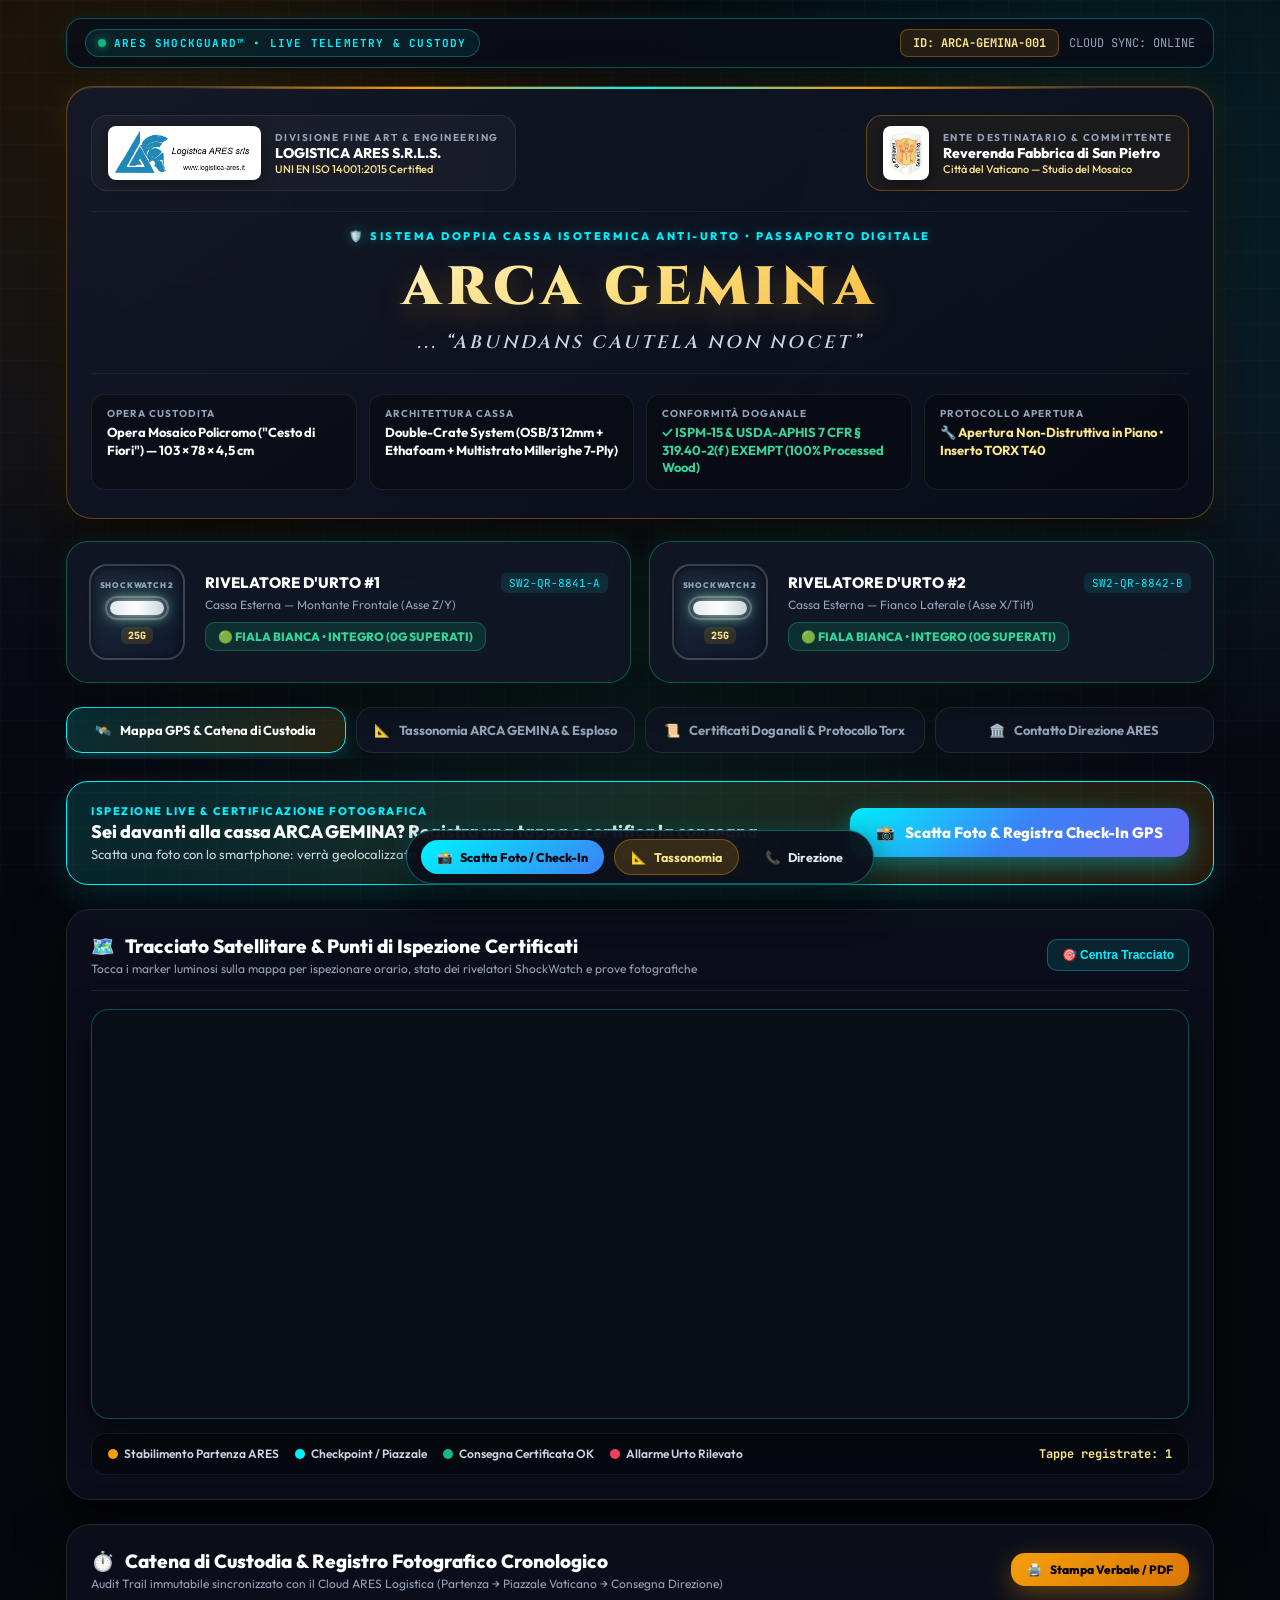
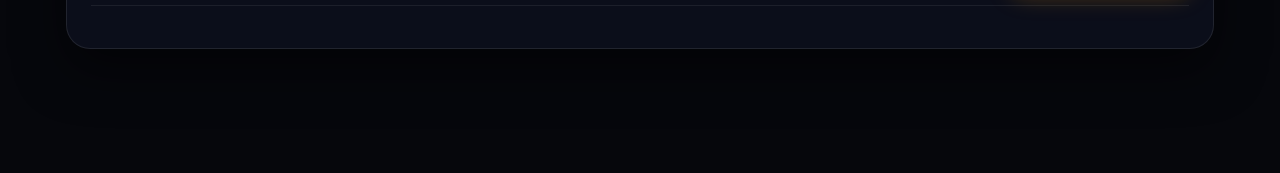
==== commit 2ad3acc3: "fix: Dark OpenStreetMap GIS tiles in ShockGuard portal" ====
--- a/shockguard.html
+++ b/shockguard.html
@@ -524,6 +524,9 @@
             z-index: 2;
             background: #090d16;
         }
+        #shockguard-map .leaflet-tile-pane {
+            filter: invert(100%) hue-rotate(185deg) brightness(92%) contrast(96%);
+        }
 
         .map-legend-bar {
             display: flex;
@@ -1609,10 +1612,9 @@
             zoomControl: true
         });
 
-        L.tileLayer('https://{s}.basemaps.cartocdn.com/dark_all/{z}/{x}/{y}{r}.png', {
-            attribution: '&copy; OpenStreetMap & CartoDB • ARES ShockGuard GIS',
-            subdomains: 'abcd',
-            maxZoom: 20
+        L.tileLayer('https://{s}.tile.openstreetmap.org/{z}/{x}/{y}.png', {
+            attribution: '&copy; OpenStreetMap • ARES ShockGuard GIS',
+            maxZoom: 19
         }).addTo(mapInstance);
 
         mapLayerGroup = L.layerGroup().addTo(mapInstance);
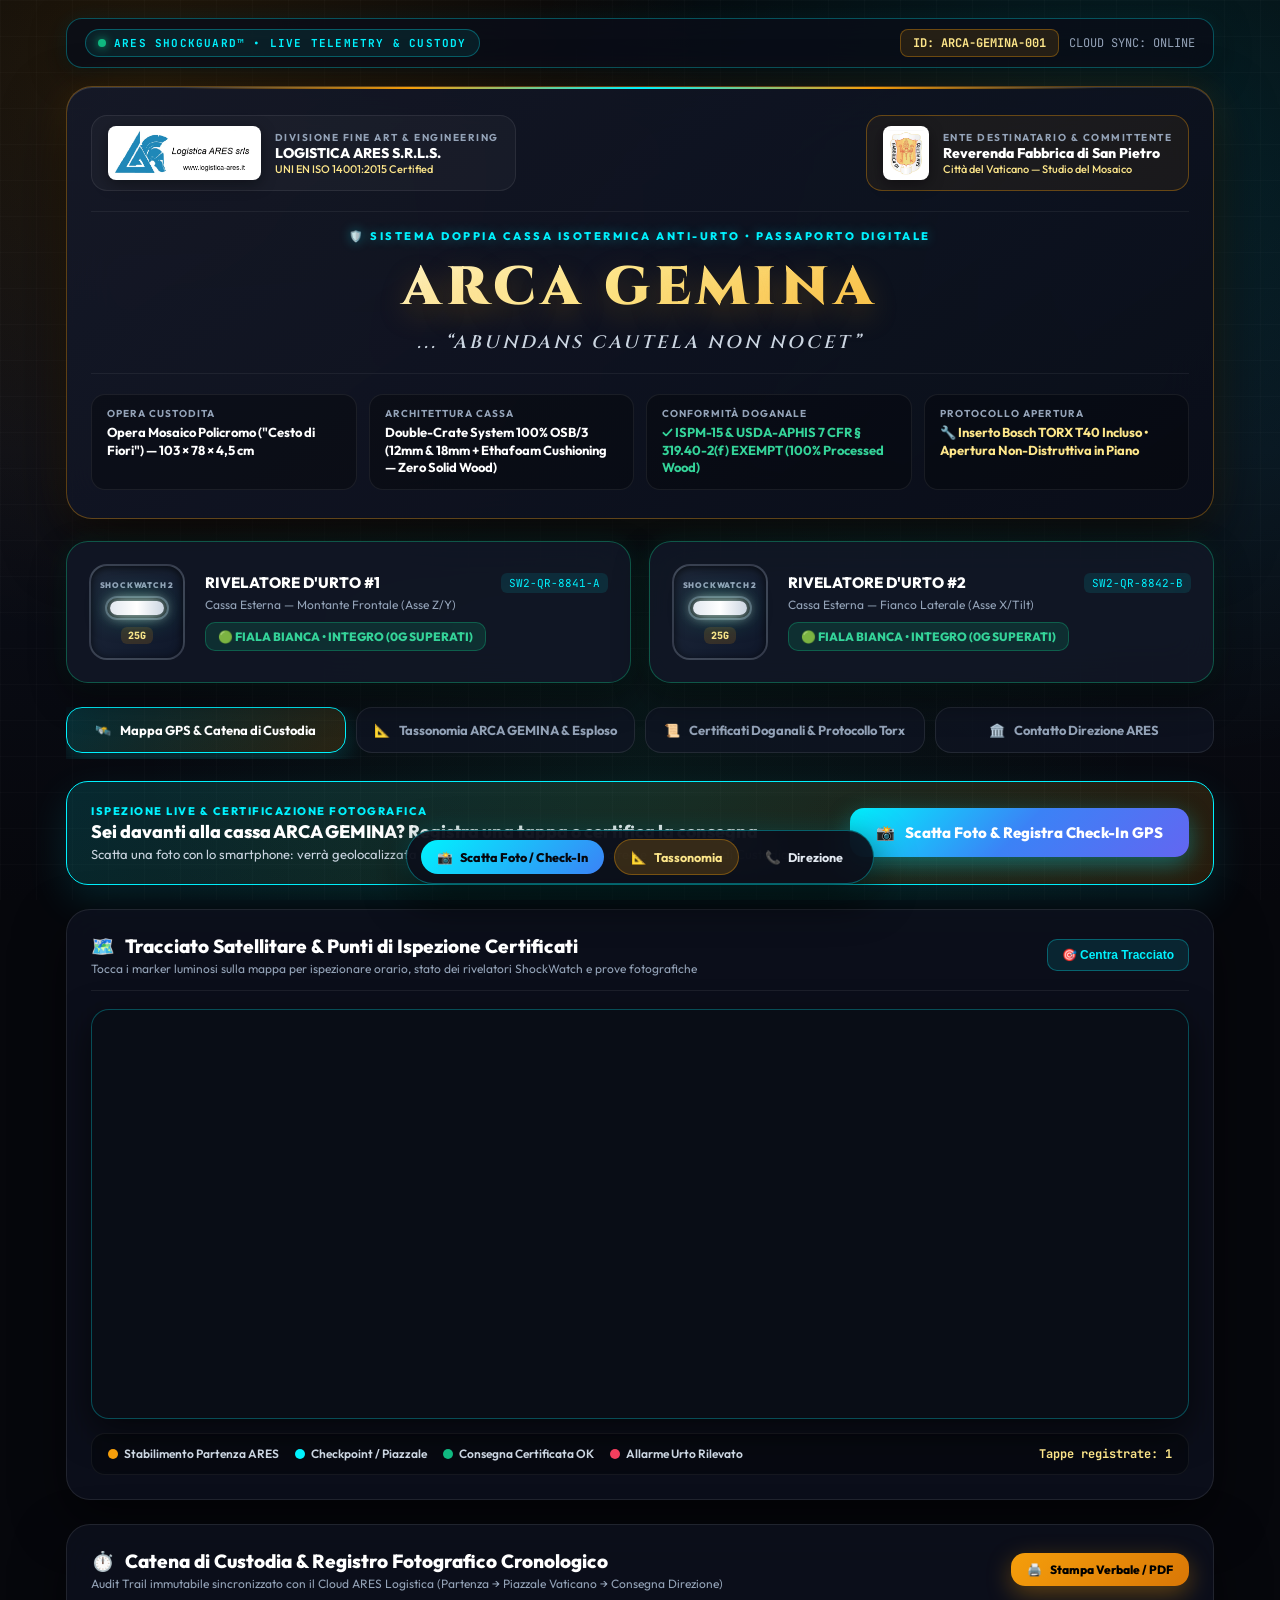
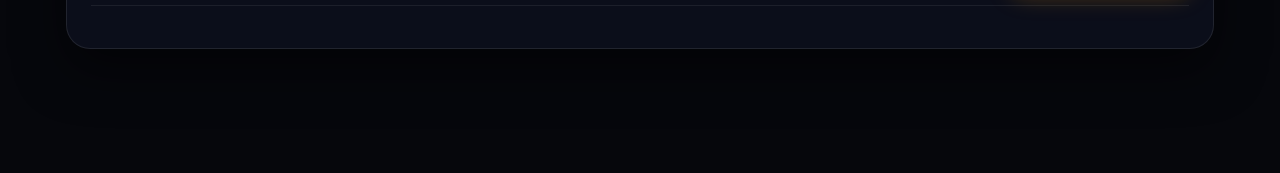
==== commit 497d53b7: "feat: aggiornato Fascicolo Documentale con unico documento Declaration Case e nuova tassonomia OSB 1" ====
--- a/shockguard.html
+++ b/shockguard.html
@@ -1134,7 +1134,7 @@
             </div>
             <div class="spec-mini-card">
                 <span class="spec-mini-label">Architettura Cassa</span>
-                <span class="spec-mini-val" id="spec-system">Double-Crate System (OSB/3 12mm + Ethafoam + Multistrato Millerighe 7-Ply)</span>
+                <span class="spec-mini-val" id="spec-system">Double-Crate System 100% OSB/3 (12mm & 18mm + Ethafoam Cushioning — Zero Solid Wood)</span>
             </div>
             <div class="spec-mini-card">
                 <span class="spec-mini-label">Conformità Doganale</span>
@@ -1142,7 +1142,7 @@
             </div>
             <div class="spec-mini-card">
                 <span class="spec-mini-label">Protocollo Apertura</span>
-                <span class="spec-mini-val" style="color:var(--gold-light);">🔧 Apertura Non-Distruttiva in Piano • Inserto TORX T40</span>
+                <span class="spec-mini-val" style="color:var(--gold-light);">🔧 Inserto Bosch TORX T40 Incluso • Apertura Non-Distruttiva in Piano</span>
             </div>
         </div>
     </div>
@@ -1287,9 +1287,9 @@
             <div class="taxonomy-hero-grid">
                 <div class="blueprint-frame">
                     <div style="font-size:11px; font-weight:800; color:var(--gold-light); letter-spacing:1.5px; text-transform:uppercase; margin-bottom:10px;">
-                        TAVOLA TECNICA 01 — ESPLOSO ASSONOMETRICO DOPPIA CASSA (CLICCA PER INGRANDIRE)
+                        TAVOLA TECNICA 01 — TECHNICAL SCHEMATIC: DOUBLE-CRATE SYSTEM (CLICCA PER INGRANDIRE)
                     </div>
-                    <img src="assets_arcagemina/esploso_tecnico.jpeg" alt="Esploso Tecnico Arca Gemina" onclick="openLightbox(this.src)">
+                    <img src="assets_arcagemina/esploso_tecnico.png" alt="Esploso Tecnico Arca Gemina" onclick="openLightbox(this.src)">
                     <div style="display:grid; grid-template-columns:1fr 1fr; gap:10px; margin-top:12px;">
                         <img src="assets_arcagemina/esploso_proiezioni.jpeg" alt="Proiezioni Ortogonali" onclick="openLightbox(this.src)" style="height:140px; object-fit:cover;">
                         <img src="assets_arcagemina/opera_mosaico.jpg" alt="Opera Mosaico Custodita" onclick="openLightbox(this.src)" style="height:140px; object-fit:cover;">
@@ -1298,31 +1298,31 @@
 
                 <div class="layer-stack">
                     <div class="layer-card">
-                        <div class="layer-num">LIVELLO 01 • GUSCIO PROTETTIVO ESTERNO (OUTER CRATE)</div>
-                        <div class="layer-title">Pannelli I-PAN Poplar OSB/3 — Spessore 12 mm</div>
-                        <div class="layer-desc">Scudo esterno ad alta densità (540–570 kg/m³) certificato UNI EN 300:2006. Fibre di pioppo pressate ad alta temperatura con resine sintetiche (Classe Formaldeide E1 ≤ 8 mg/100g). Coperchio fissato esclusivamente con viti rimovibili.</div>
-                        <span class="layer-tag">EXEMPT: Title 7 CFR § 319.40-2(f) & ISPM-15</span>
+                        <div class="layer-num">LIVELLO 01 • PARETI & COPERCHI DOPPIA CASSA (OUTER & INNER CRATE)</div>
+                        <div class="layer-title">100% OSB 3 Panels — Spessore 12 mm (UNI EN 300:2006)</div>
+                        <div class="layer-desc">Cassa esterna (1. Outer Lid & 2. Outer Crate) e Cassa interna (4. Inner Lid & 5. Inner Crate) realizzate interamente con pannelli OSB 3 da 12 mm pressati ad alta temperatura con resine sintetiche (Densità 540–570 kg/m³, Formaldeide ≤ 8 mg/100g). Coperchi fissati con viti rimovibili.</div>
+                        <span class="layer-tag">EXEMPT: Title 7 CFR § 319.40-2(f) & ISPM-15 • NO SOLID WOOD</span>
                     </div>
 
                     <div class="layer-card" style="border-left-color: var(--cyan-neon);">
-                        <div class="layer-num" style="color:var(--cyan-neon);">LIVELLO 02 • DISACCOPPIAMENTO SISMICO & D'URTO</div>
-                        <div class="layer-title">Intercapedine Ammortizzante in Ethafoam / Poliuretano</div>
-                        <div class="layer-desc">Cuscinetto continuo 100% polimerico sintetico interposto tra la cassa esterna e la cassa interna per dissipare accelerazioni impulsive, vibrazioni ad alta frequenza durante il trasporto aereo/stradale e shock termici.</div>
-                        <span class="layer-tag">ASSORBIMENTO ENERGETICO MULTI-ASSE</span>
+                        <div class="layer-num" style="color:var(--cyan-neon);">LIVELLO 02 • DOPPIO STADIO AMMORTIZZANTE (ETHAFOAM CUSHIONING)</div>
+                        <div class="layer-title">Strato Intermedio (3) & Strato Interno (6) in Schiuma Poliuretanica / Ethafoam</div>
+                        <div class="layer-desc">Doppio isolamento visco-elastico 100% sintetico: strato intermedio tra cassa esterna e cassa interna + rivestimento interno a protezione diretta dell'opera incorniciata (7. Framed Artwork 103 × 78 × 4,5 cm).</div>
+                        <span class="layer-tag">EXEMPT (NON-WOOD MATERIAL) • ASSORBIMENTO D'URTO TOTALE</span>
                     </div>
 
                     <div class="layer-card">
-                        <div class="layer-num">LIVELLO 03 • SCRIGNO INTERNO (INNER CRATE)</div>
-                        <div class="layer-title">Cassa Interna Dedicata in OSB/3 — 12 mm</div>
-                        <div class="layer-desc">Camera interna isolata che custodisce direttamente l'opera musiva (103 × 78 × 4,5 cm), impedendo qualsiasi trasmissione diretta dei carichi meccanici esterni sulla cornice.</div>
-                        <span class="layer-tag">DOPPIA BARRIERA CLIMATICA & MECCANICA</span>
+                        <div class="layer-num">LIVELLO 03 • LISTELLI ANGOLARI & DISTANZIALI (8. CORNER CLEATS & SPACERS)</div>
+                        <div class="layer-title">100% OSB 3 Strips — Strisce Strutturali da 3 cm (Spessore 12 mm)</div>
+                        <div class="layer-desc">Listelli di rinforzo angolari e distanziali perimetrali costruiti utilizzando strisce da 3 cm di larghezza ricavate da pannelli OSB 3 da 12 mm. Bordi di taglio lasciati visibili per verifica immediata USDA-APHIS / CBP.</div>
+                        <span class="layer-tag">100% ENGINEERED OSB 3 STRIPS • ZERO LEGNO MASSELLO</span>
                     </div>
 
                     <div class="layer-card" style="border-left-color: var(--emerald-neon);">
-                        <div class="layer-num" style="color:var(--emerald-neon);">LIVELLO 04 • NERVATURE & SLITTE (CORNER CLEATS & SKIDS)</div>
-                        <div class="layer-title">Multistrato FORMA "Millerighe" 7-Ply (30×30 mm)</div>
-                        <div class="layer-desc">Listelli angolari strutturali e piedini di sollevamento realizzati per laminazione di pannelli in Multistrato di Pioppo da 10 mm (5+2 sfoglie da ~1,42 mm &lt; 6 mm). Bordi a vista per ispezione immediata USDA-APHIS / Dogane.</div>
-                        <span class="layer-tag">ZERO SOLID WOOD • NESSUNA FUMIGATURA RICHIESTA</span>
+                        <div class="layer-num" style="color:var(--emerald-neon);">LIVELLO 04 • PIEDINI DI SOLLEVAMENTO (9. 3 FORKLIFT SKIDS / BASE FEET)</div>
+                        <div class="layer-title">100% OSB 3 Panels — 3 Piedini Stratificati da 18 mm (3 Layers)</div>
+                        <div class="layer-desc">Slitte di sollevamento alla base costruite esclusivamente per stratificazione di pannelli OSB 3 da 18 mm. Nessun elemento in legno massello o grezzo impiegato.</div>
+                        <span class="layer-tag">COURTESY INSPECTION TOOL: BOSCH TORX T40 BIT ENCLOSED</span>
                     </div>
                 </div>
             </div>
@@ -1364,48 +1364,17 @@
             <div class="section-header">
                 <div>
                     <h2 class="section-title"><span>📜</span> Fascicolo Documentale & Certificazioni Allegati</h2>
-                    <p class="section-subtitle">Documentazione ufficiale pronta per il download immediato (Dogane USA, Fabbrica di San Pietro, Schede Tecniche)</p>
+                    <p class="section-subtitle">Documento ufficiale di conformità doganale ed esenzione fitosanitaria (U.S. Customs &amp; Fabbrica di San Pietro)</p>
                 </div>
             </div>
 
             <div class="docs-grid">
-                <a href="assets_arcagemina/Declaration_Case.pdf" target="_blank" class="doc-item">
-                    <div class="doc-icon">🏛️</div>
+                <a href="assets_arcagemina/Declaration_Case.pdf" target="_blank" class="doc-item" style="border-color: var(--border-gold); background: linear-gradient(135deg, rgba(245, 158, 11, 0.12), rgba(12, 17, 30, 0.9)); padding: 22px;">
+                    <div class="doc-icon" style="width: 54px; height: 54px; font-size: 26px;">📜</div>
                     <div>
-                        <div style="font-weight:800; font-size:14px;">Declaration Case (U.S. Customs & ISPM-15)</div>
-                        <div style="font-size:11.5px; color:var(--text-muted); margin-top:2px;">Certificato conformità 7 CFR § 319.40-2(f) + Stratigrafia</div>
-                    </div>
-                </a>
-
-                <a href="assets_arcagemina/Lettera_Esenzione_Fumigatura.pdf" target="_blank" class="doc-item">
-                    <div class="doc-icon">✉️</div>
-                    <div>
-                        <div style="font-weight:800; font-size:14px;">Lettera Ufficiale Esenzione Fumigatura</div>
-                        <div style="font-size:11.5px; color:var(--text-muted); margin-top:2px;">Alla Rev.da Fabbrica di San Pietro in Vaticano</div>
-                    </div>
-                </a>
-
-                <a href="assets_arcagemina/All_1_Datasheet_OSB.pdf" target="_blank" class="doc-item">
-                    <div class="doc-icon">📊</div>
-                    <div>
-                        <div style="font-weight:800; font-size:14px;">Allegato 1 — Datasheet OSB/3 I-PAN</div>
-                        <div style="font-size:11.5px; color:var(--text-muted); margin-top:2px;">Certificazione tecnica pannelli UNI EN 300:2006</div>
-                    </div>
-                </a>
-
-                <a href="assets_arcagemina/All_2_Datasheet_Multistrato.pdf" target="_blank" class="doc-item">
-                    <div class="doc-icon">🌲</div>
-                    <div>
-                        <div style="font-weight:800; font-size:14px;">Allegato 2 — Datasheet Multistrato FORMA</div>
-                        <div style="font-size:11.5px; color:var(--text-muted); margin-top:2px;">Specifiche Millerighe 7-Ply &lt; 2mm per sfoglia</div>
-                    </div>
-                </a>
-
-                <a href="assets_arcagemina/Piano_di_Taglio_OSB_Mosaico.pdf" target="_blank" class="doc-item">
-                    <div class="doc-icon">📐</div>
-                    <div>
-                        <div style="font-weight:800; font-size:14px;">Piano Ingegnerizzato di Taglio & Misure</div>
-                        <div style="font-size:11.5px; color:var(--text-muted); margin-top:2px;">Layout geometrico di precisione dei componenti</div>
+                        <div style="font-weight:900; font-size:18px; color:var(--gold-light); letter-spacing:0.5px;">Declaration Case</div>
+                        <div style="font-size:13px; color:#e2e8f0; margin-top:4px;">U.S. Customs &amp; USDA-APHIS Compliance Certificate — ISPM 15 Exempt Artwork Crate (100% Processed Wood OSB 3 12mm &amp; 18mm + Courtesy Bosch Torx T40 Bit)</div>
+                        <div style="font-size:11.5px; color:var(--cyan-neon); font-weight:700; margin-top:6px;">📥 Tocca per Aprire / Scaricare il Documento Ufficiale (PDF) →</div>
                     </div>
                 </a>
             </div>
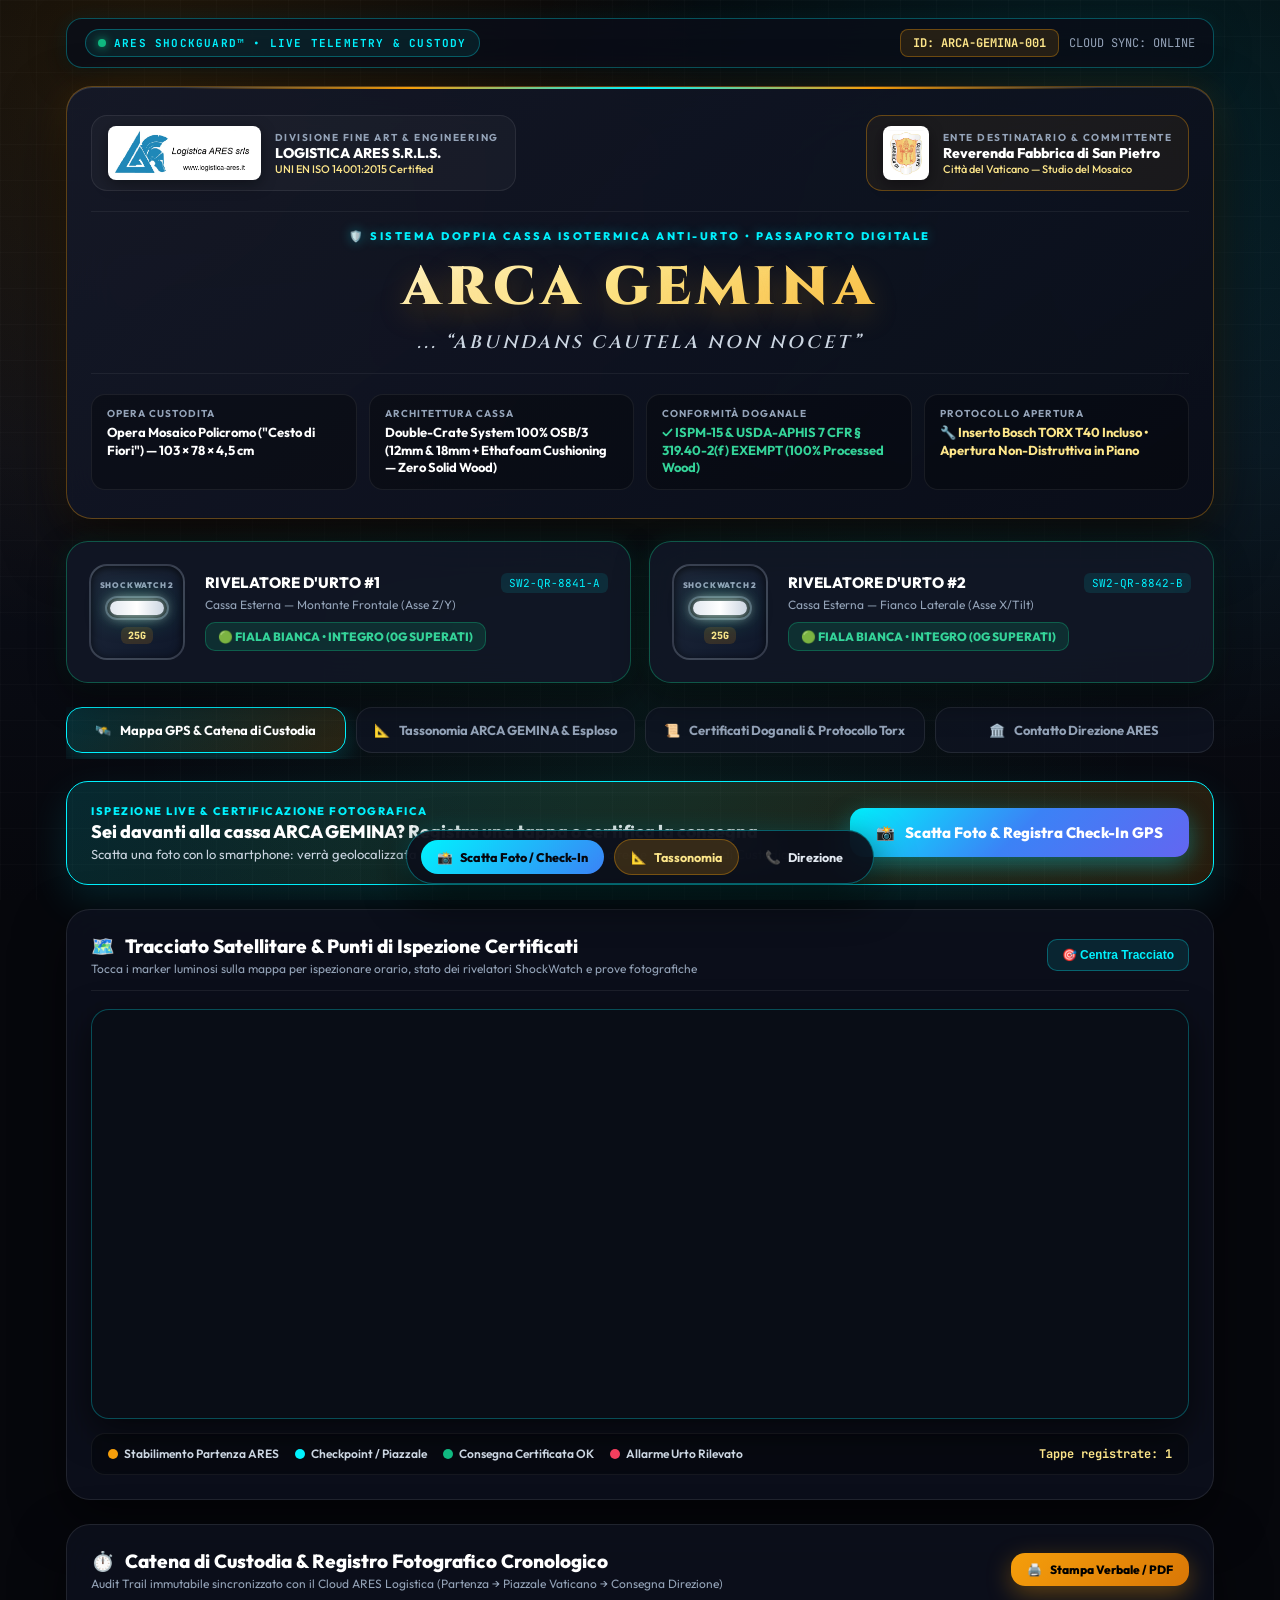
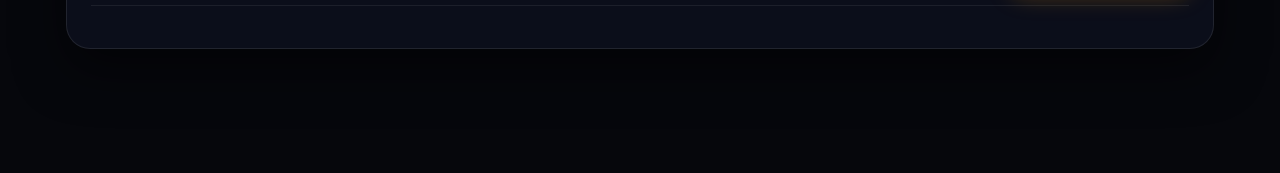
==== commit c837e64e: "feat: visualizzazione integrale inline e PDF cache-busted per Declaration Case" ====
--- a/shockguard.html
+++ b/shockguard.html
@@ -1364,19 +1364,69 @@
             <div class="section-header">
                 <div>
                     <h2 class="section-title"><span>📜</span> Fascicolo Documentale & Certificazioni Allegati</h2>
-                    <p class="section-subtitle">Documento ufficiale di conformità doganale ed esenzione fitosanitaria (U.S. Customs &amp; Fabbrica di San Pietro)</p>
-                </div>
-            </div>
-
-            <div class="docs-grid">
-                <a href="assets_arcagemina/Declaration_Case.pdf" target="_blank" class="doc-item" style="border-color: var(--border-gold); background: linear-gradient(135deg, rgba(245, 158, 11, 0.12), rgba(12, 17, 30, 0.9)); padding: 22px;">
-                    <div class="doc-icon" style="width: 54px; height: 54px; font-size: 26px;">📜</div>
+                    <p class="section-subtitle">Declaration Case — U.S. Customs &amp; USDA-APHIS Compliance Certificate (ISPM 15 Exempt Artwork Crate)</p>
+                </div>
+                <div style="display:flex; gap:10px; flex-wrap:wrap;">
+                    <a href="assets_arcagemina/Declaration_Case_v2.pdf" target="_blank" class="btn-gold-action" style="padding:10px 18px; font-size:13px;">
+                        <span>📥</span> Scarica Declaration Case (PDF)
+                    </a>
+                    <a href="assets_arcagemina/Declaration_Case.docx" download="Declaration_Case.docx" class="btn-neon-primary" style="padding:10px 18px; font-size:13px; text-decoration:none;">
+                        <span>📄</span> Scarica Originale (.DOCX)
+                    </a>
+                </div>
+            </div>
+
+            <!-- Card Principale Declaration Case -->
+            <div class="docs-grid" style="margin-bottom: 20px;">
+                <a href="assets_arcagemina/Declaration_Case_v2.pdf" target="_blank" class="doc-item" style="border-color: var(--border-gold); background: linear-gradient(135deg, rgba(245, 158, 11, 0.14), rgba(12, 17, 30, 0.92)); padding: 22px;">
+                    <div class="doc-icon" style="width: 56px; height: 56px; font-size: 28px;">📜</div>
                     <div>
-                        <div style="font-weight:900; font-size:18px; color:var(--gold-light); letter-spacing:0.5px;">Declaration Case</div>
-                        <div style="font-size:13px; color:#e2e8f0; margin-top:4px;">U.S. Customs &amp; USDA-APHIS Compliance Certificate — ISPM 15 Exempt Artwork Crate (100% Processed Wood OSB 3 12mm &amp; 18mm + Courtesy Bosch Torx T40 Bit)</div>
-                        <div style="font-size:11.5px; color:var(--cyan-neon); font-weight:700; margin-top:6px;">📥 Tocca per Aprire / Scaricare il Documento Ufficiale (PDF) →</div>
+                        <div style="font-weight:900; font-size:20px; color:var(--gold-light); letter-spacing:0.5px;">Declaration Case</div>
+                        <div style="font-size:13.5px; color:#e2e8f0; margin-top:4px;">U.S. Customs &amp; USDA-APHIS Compliance Certificate — ISPM 15 Exempt Artwork Crate • 100% Processed Wood (OSB 3 12 mm &amp; 18 mm) • Courtesy Bosch Torx T40 Bit Enclosed</div>
+                        <div style="font-size:12px; color:var(--cyan-neon); font-weight:800; margin-top:6px;">👉 Tocca per aprire a schermo intero o visualizza il documento integrale qui sotto</div>
                     </div>
                 </a>
+            </div>
+
+            <!-- Visualizzazione Integrale Inline del Documento Allegato "Declaration Case" -->
+            <div style="background:#ffffff; color:#0f172a; border-radius:20px; padding:28px; border:3px solid var(--gold-primary); box-shadow:0 20px 50px rgba(0,0,0,0.65); max-width:920px; margin:0 auto;">
+                <div style="display:flex; justify-content:space-between; align-items:center; flex-wrap:wrap; gap:16px; border-bottom:2px solid #e2e8f0; padding-bottom:18px; margin-bottom:20px;">
+                    <img src="logocert.jpg" alt="ISO 14001" style="height:80px; width:auto; object-fit:contain;">
+                    <img src="assets_arcagemina/decl_image5.jpg" alt="Logistica Ares" style="height:85px; width:auto; object-fit:contain;">
+                </div>
+
+                <div style="display:flex; justify-content:center; align-items:center; gap:36px; margin-bottom:20px; flex-wrap:wrap;">
+                    <img src="assets_arcagemina/decl_image7.png" alt="Vatican Flag" style="height:78px; border-radius:6px; box-shadow:0 4px 12px rgba(0,0,0,0.2);">
+                    <img src="assets_arcagemina/decl_image6.png" alt="USA Flag" style="height:78px; border-radius:6px; box-shadow:0 4px 12px rgba(0,0,0,0.2);">
+                </div>
+
+                <div style="text-align:center; margin-bottom:18px;">
+                    <img src="assets_arcagemina/decl_image8.png" alt="U.S. Customs Compliance Certificate" style="max-width:100%; height:auto;">
+                </div>
+
+                <div style="text-align:center; margin-bottom:20px;">
+                    <img src="assets_arcagemina/decl_image9.png" alt="Courtesy Inspection Tool Enclosed - Bosch Torx T40" style="max-width:100%; height:auto;">
+                </div>
+
+                <div style="text-align:center; margin-bottom:16px;">
+                    <img src="assets_arcagemina/decl_image10.png" alt="Official Declaration & Crate Structural Breakdown" style="max-width:100%; height:auto;">
+                </div>
+
+                <div style="text-align:center; margin-bottom:20px;">
+                    <img src="assets_arcagemina/decl_image12.png" alt="Certified Material Specifications & Notice for CBP/TSA" style="max-width:100%; height:auto;">
+                </div>
+
+                <div style="display:flex; justify-content:space-between; align-items:center; flex-wrap:wrap; gap:20px; padding:14px 20px; border-top:1px solid #cbd5e1; border-bottom:2px solid #cbd5e1; margin-bottom:22px;">
+                    <img src="assets_arcagemina/decl_image13.png" alt="Date & Place Rome Italy" style="height:64px; width:auto;">
+                    <img src="assets_arcagemina/decl_image14.png" alt="Firma Massimo Olivieri" style="height:78px; width:auto;">
+                </div>
+
+                <div style="text-align:center;">
+                    <div style="font-size:12px; font-weight:800; color:#1e293b; text-transform:uppercase; letter-spacing:1px; margin-bottom:8px;">
+                        TECHNICAL SCHEMATIC: DOUBLE-CRATE SYSTEM (DOPPIA CASSA) — CLICCA PER INGRANDIRE
+                    </div>
+                    <img src="assets_arcagemina/decl_image15.png" alt="Technical Schematic Double-Crate System" onclick="openLightbox(this.src)" style="width:100%; height:auto; border-radius:10px; cursor:zoom-in; border:1px solid #cbd5e1;">
+                </div>
             </div>
         </div>
     </div>
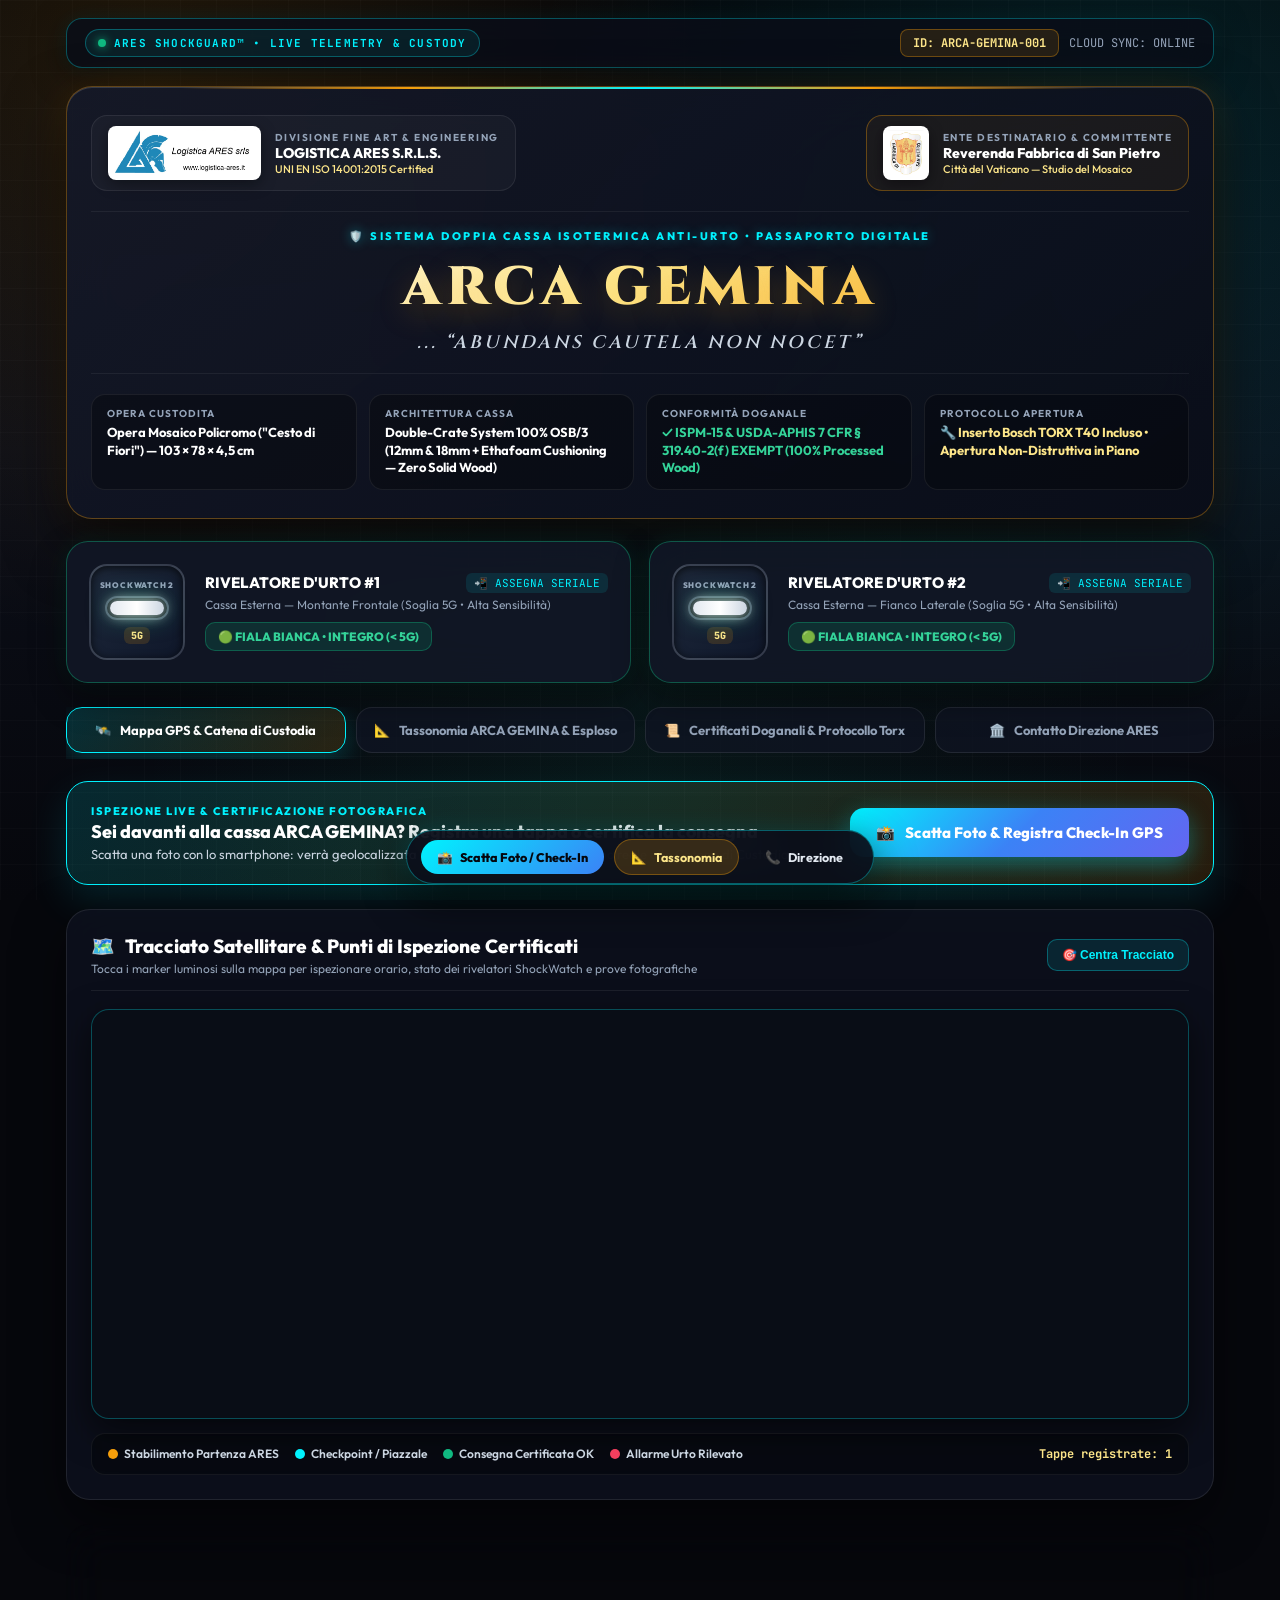
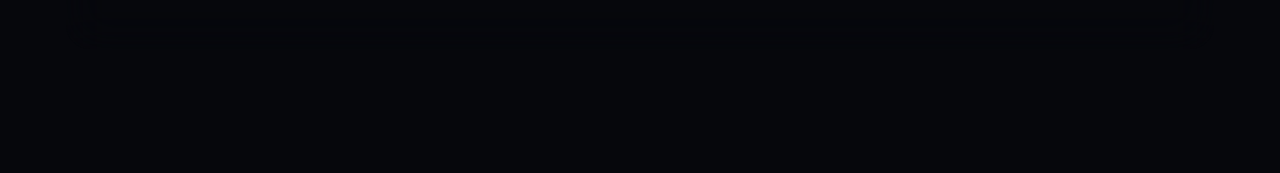
==== commit bd9a8088: "feat: rivelatori d'urto impostati a 5G e assegnazione seriali al collocamento" ====
--- a/shockguard.html
+++ b/shockguard.html
@@ -1156,16 +1156,16 @@
                 <div class="sw-tube-outer">
                     <div class="sw-tube-vial" id="vial-sensor-1"></div>
                 </div>
-                <span class="sw-g-badge" id="g-sensor-1">25G</span>
+                <span class="sw-g-badge" id="g-sensor-1">5G</span>
             </div>
             <div class="sensor-meta">
                 <div class="sensor-header-row">
                     <span class="sensor-name">RIVELATORE D'URTO #1</span>
-                    <span class="sensor-serial" id="serial-sensor-1">SW2-QR-8841-A</span>
-                </div>
-                <div class="sensor-pos" id="pos-sensor-1">Cassa Esterna — Montante Frontale (Asse Z/Y)</div>
+                    <span class="sensor-serial" id="serial-sensor-1" onclick="openSerialAssignModal()" style="cursor:pointer;" title="Tocca per scansionare o inserire il seriale dell'adesivo">📲 ASSEGNA SERIALE</span>
+                </div>
+                <div class="sensor-pos" id="pos-sensor-1">Cassa Esterna — Montante Frontale (Soglia 5G • Alta Sensibilità)</div>
                 <div class="sensor-status-badge" id="badge-sensor-1">
-                    <span>🟢 FIALA BIANCA • INTEGRO (0G SUPERATI)</span>
+                    <span>🟢 FIALA BIANCA • INTEGRO (&lt; 5G)</span>
                 </div>
             </div>
         </div>
@@ -1177,16 +1177,16 @@
                 <div class="sw-tube-outer">
                     <div class="sw-tube-vial" id="vial-sensor-2"></div>
                 </div>
-                <span class="sw-g-badge" id="g-sensor-2">25G</span>
+                <span class="sw-g-badge" id="g-sensor-2">5G</span>
             </div>
             <div class="sensor-meta">
                 <div class="sensor-header-row">
                     <span class="sensor-name">RIVELATORE D'URTO #2</span>
-                    <span class="sensor-serial" id="serial-sensor-2">SW2-QR-8842-B</span>
-                </div>
-                <div class="sensor-pos" id="pos-sensor-2">Cassa Esterna — Fianco Laterale (Asse X/Tilt)</div>
+                    <span class="sensor-serial" id="serial-sensor-2" onclick="openSerialAssignModal()" style="cursor:pointer;" title="Tocca per scansionare o inserire il seriale dell'adesivo">📲 ASSEGNA SERIALE</span>
+                </div>
+                <div class="sensor-pos" id="pos-sensor-2">Cassa Esterna — Fianco Laterale (Soglia 5G • Alta Sensibilità)</div>
                 <div class="sensor-status-badge" id="badge-sensor-2">
-                    <span>🟢 FIALA BIANCA • INTEGRO (0G SUPERATI)</span>
+                    <span>🟢 FIALA BIANCA • INTEGRO (&lt; 5G)</span>
                 </div>
             </div>
         </div>
@@ -1515,26 +1515,37 @@
             </div>
         </div>
 
+        <div style="display:grid; grid-template-columns:1fr 1fr; gap:12px;">
+            <div class="form-field">
+                <label>Seriale Rivelatore #1 (5G Frontale)</label>
+                <input type="text" id="chk-s1-serial" placeholder="Leggi sull'adesivo #1 al collocamento...">
+            </div>
+            <div class="form-field">
+                <label>Seriale Rivelatore #2 (5G Laterale)</label>
+                <input type="text" id="chk-s2-serial" placeholder="Leggi sull'adesivo #2 al collocamento...">
+            </div>
+        </div>
+
         <div class="form-field">
-            <label>Stato Rivelatore ShockWatch #1 (Frontale 25G)</label>
+            <label>Stato Rivelatore ShockWatch #1 (Frontale 5G)</label>
             <div class="sensor-toggle-group">
                 <div class="sensor-radio-btn selected-ok" id="btn-s1-ok" onclick="setModalSensor(1, 'OK')">
-                    🟢 FIALA BIANCA (INTEGRO)
+                    🟢 FIALA BIANCA (INTEGRO &lt; 5G)
                 </div>
                 <div class="sensor-radio-btn" id="btn-s1-impact" onclick="setModalSensor(1, 'IMPACT')">
-                    🔴 FIALA ROSSA (URTO!)
+                    🔴 FIALA ROSSA (URTO &gt; 5G!)
                 </div>
             </div>
         </div>
 
         <div class="form-field">
-            <label>Stato Rivelatore ShockWatch #2 (Laterale 25G)</label>
+            <label>Stato Rivelatore ShockWatch #2 (Laterale 5G)</label>
             <div class="sensor-toggle-group">
                 <div class="sensor-radio-btn selected-ok" id="btn-s2-ok" onclick="setModalSensor(2, 'OK')">
-                    🟢 FIALA BIANCA (INTEGRO)
+                    🟢 FIALA BIANCA (INTEGRO &lt; 5G)
                 </div>
                 <div class="sensor-radio-btn" id="btn-s2-impact" onclick="setModalSensor(2, 'IMPACT')">
-                    🔴 FIALA ROSSA (URTO!)
+                    🔴 FIALA ROSSA (URTO &gt; 5G!)
                 </div>
             </div>
         </div>
@@ -1671,17 +1682,17 @@
                 motto: 'ABUNDANS CAUTELA NON NOCET',
                 client_name: 'Reverenda Fabbrica di San Pietro in Vaticano',
                 client_dept: 'Città del Vaticano — Studio del Mosaico / Ufficio Tecnico',
-                sensor1_serial: 'SW2-QR-8841-A',
-                sensor1_g: '25G',
-                sensor1_pos: 'Cassa Esterna — Montante Frontale (Asse Z/Y)',
+                sensor1_serial: 'DA RILEVARE AL COLLOCAMENTO',
+                sensor1_g: '5G',
+                sensor1_pos: 'Cassa Esterna — Montante Frontale (Soglia 5G • Alta Sensibilità)',
                 sensor1_status: 'OK',
-                sensor2_serial: 'SW2-QR-8842-B',
-                sensor2_g: '25G',
-                sensor2_pos: 'Cassa Esterna — Fianco Laterale (Asse X/Tilt)',
+                sensor2_serial: 'DA RILEVARE AL COLLOCAMENTO',
+                sensor2_g: '5G',
+                sensor2_pos: 'Cassa Esterna — Fianco Laterale (Soglia 5G • Alta Sensibilità)',
                 sensor2_status: 'OK',
                 artwork_title: 'Opera Mosaico Policromo con Cornice Bianca ("Cesto di Fiori")',
                 artwork_dims: '103 × 78 × 4,5 cm',
-                crate_system: 'Double-Crate System 100% Processed Wood (OSB/3 12mm + Ethafoam + Multistrato Millerighe 7-Ply)'
+                crate_system: 'Double-Crate System 100% OSB/3 (12mm & 18mm + Ethafoam Cushioning — Zero Solid Wood)'
             };
         }
 
@@ -1689,7 +1700,7 @@
             currentEvents = [{
                 id: 1,
                 stage_code: 'ORIGIN_ARMED',
-                stage_title: 'Collaudo Strutturale, Sigillatura Torx T40 & Armamento Sensori ShockWatch',
+                stage_title: 'Collaudo Strutturale, Sigillatura Torx T40 & Predisposizione Sensori 5G',
                 operator_name: 'Direzione Tecnica ARES (M. Olivieri / R. Mariani)',
                 operator_role: 'Fine Art Packing & Logistics Division',
                 location_name: 'Stabilimento Logistica ARES — Via di Torrevecchia 901, Roma',
@@ -1697,8 +1708,8 @@
                 lng: 12.4116,
                 sensor1_status: 'OK',
                 sensor2_status: 'OK',
-                notes: 'Doppia cassa ARCA GEMINA assemblata e collaudata. Applicati e armati n.2 rivelatori d\'urto ShockWatch 2 QR (Fiala Bianca = 0G superati).',
-                photos: ['assets_arcagemina/esploso_tecnico.jpeg', 'assets_arcagemina/opera_mosaico.jpg'],
+                notes: 'Doppia cassa ARCA GEMINA assemblata e collaudata. Predisposti n.2 rivelatori d\'urto ad alta sensibilità ShockWatch 2 QR da 5G (Fiala Bianca = < 5G). I numeri seriali verranno letti e registrati al momento del collocamento sulla cassa.',
+                photos: ['assets_arcagemina/esploso_tecnico.png', 'assets_arcagemina/opera_mosaico.jpg'],
                 created_at: new Date().toISOString()
             }];
         }
@@ -1729,32 +1740,62 @@
             if (ev.sensor2_status === 'IMPACT') s2Status = 'IMPACT';
         });
 
-        document.getElementById('serial-sensor-1').textContent = s.sensor1_serial || 'SW2-QR-8841-A';
-        document.getElementById('g-sensor-1').textContent = s.sensor1_g || '25G';
-        document.getElementById('pos-sensor-1').textContent = s.sensor1_pos || 'Montante Frontale';
-
-        document.getElementById('serial-sensor-2').textContent = s.sensor2_serial || 'SW2-QR-8842-B';
-        document.getElementById('g-sensor-2').textContent = s.sensor2_g || '25G';
-        document.getElementById('pos-sensor-2').textContent = s.sensor2_pos || 'Fianco Laterale';
+        const s1SerialText = (!s.sensor1_serial || s.sensor1_serial.includes('DA RILEVARE'))
+            ? '📲 DA LEGGERE AL COLLOCAMENTO (Tocca)'
+            : `SN: ${s.sensor1_serial} ✏️`;
+        const s2SerialText = (!s.sensor2_serial || s.sensor2_serial.includes('DA RILEVARE'))
+            ? '📲 DA LEGGERE AL COLLOCAMENTO (Tocca)'
+            : `SN: ${s.sensor2_serial} ✏️`;
+
+        document.getElementById('serial-sensor-1').textContent = s1SerialText;
+        document.getElementById('g-sensor-1').textContent = s.sensor1_g || '5G';
+        document.getElementById('pos-sensor-1').textContent = s.sensor1_pos || 'Cassa Esterna — Montante Frontale (Soglia 5G)';
+
+        document.getElementById('serial-sensor-2').textContent = s2SerialText;
+        document.getElementById('g-sensor-2').textContent = s.sensor2_g || '5G';
+        document.getElementById('pos-sensor-2').textContent = s.sensor2_pos || 'Cassa Esterna — Fianco Laterale (Soglia 5G)';
 
         const card1 = document.getElementById('card-sensor-1');
         const badge1 = document.getElementById('badge-sensor-1');
         if (s1Status === 'IMPACT') {
             card1.classList.add('impact-alert');
-            badge1.innerHTML = '<span>🔴 FIALA ROSSA • ALLARME URTO RILEVATO (>25G)</span>';
+            badge1.innerHTML = '<span>🔴 FIALA ROSSA • ALLARME URTO RILEVATO (&gt; 5G)</span>';
         } else {
             card1.classList.remove('impact-alert');
-            badge1.innerHTML = '<span>🟢 FIALA BIANCA • INTEGRO (0G SUPERATI)</span>';
+            badge1.innerHTML = '<span>🟢 FIALA BIANCA • INTEGRO (&lt; 5G)</span>';
         }
 
         const card2 = document.getElementById('card-sensor-2');
         const badge2 = document.getElementById('badge-sensor-2');
         if (s2Status === 'IMPACT') {
             card2.classList.add('impact-alert');
-            badge2.innerHTML = '<span>🔴 FIALA ROSSA • ALLARME URTO RILEVATO (>25G)</span>';
+            badge2.innerHTML = '<span>🔴 FIALA ROSSA • ALLARME URTO RILEVATO (&gt; 5G)</span>';
         } else {
             card2.classList.remove('impact-alert');
-            badge2.innerHTML = '<span>🟢 FIALA BIANCA • INTEGRO (0G SUPERATI)</span>';
+            badge2.innerHTML = '<span>🟢 FIALA BIANCA • INTEGRO (&lt; 5G)</span>';
+        }
+    }
+
+    async function openSerialAssignModal() {
+        const cur1 = (currentShipment?.sensor1_serial && !currentShipment.sensor1_serial.includes('DA RILEVARE')) ? currentShipment.sensor1_serial : '';
+        const cur2 = (currentShipment?.sensor2_serial && !currentShipment.sensor2_serial.includes('DA RILEVARE')) ? currentShipment.sensor2_serial : '';
+        const s1 = prompt('Inserisci o scansiona il Numero Seriale del RIVELATORE #1 (5G Frontale):', cur1);
+        if (s1 === null) return;
+        const s2 = prompt('Inserisci o scansiona il Numero Seriale del RIVELATORE #2 (5G Laterale):', cur2);
+        if (s2 === null) return;
+
+        const val1 = s1.trim() || 'DA RILEVARE AL COLLOCAMENTO';
+        const val2 = s2.trim() || 'DA RILEVARE AL COLLOCAMENTO';
+        currentShipment.sensor1_serial = val1;
+        currentShipment.sensor2_serial = val2;
+        renderHeaderAndSensors();
+
+        if (sb) {
+            await sb.from('ares_shockguard_shipments').update({
+                sensor1_serial: val1,
+                sensor2_serial: val2,
+                updated_at: new Date().toISOString()
+            }).eq('id', SHIPMENT_ID);
         }
     }
 
@@ -1933,6 +1974,10 @@
         stagedPhotoDataUrls = [];
         document.getElementById('chk-photo-previews').innerHTML = '';
         document.getElementById('chk-submit-status').style.display = 'none';
+        const s1In = document.getElementById('chk-s1-serial');
+        const s2In = document.getElementById('chk-s2-serial');
+        if (s1In) s1In.value = (currentShipment?.sensor1_serial && !currentShipment.sensor1_serial.includes('DA RILEVARE')) ? currentShipment.sensor1_serial : '';
+        if (s2In) s2In.value = (currentShipment?.sensor2_serial && !currentShipment.sensor2_serial.includes('DA RILEVARE')) ? currentShipment.sensor2_serial : '';
         detectUserGPS();
     }
 
@@ -2095,8 +2140,12 @@
                     currentEvents.push({ ...newEventPayload, created_at: new Date().toISOString() });
                 }
 
-                // Update overall shipment sensor statuses
+                // Update overall shipment sensor statuses and serials if read during placement
+                const typedS1 = document.getElementById('chk-s1-serial')?.value.trim();
+                const typedS2 = document.getElementById('chk-s2-serial')?.value.trim();
                 const updatedShipmentFields = {
+                    sensor1_serial: typedS1 || currentShipment.sensor1_serial,
+                    sensor2_serial: typedS2 || currentShipment.sensor2_serial,
                     sensor1_status: modalSensor1 === 'IMPACT' ? 'IMPACT' : currentShipment.sensor1_status,
                     sensor2_status: modalSensor2 === 'IMPACT' ? 'IMPACT' : currentShipment.sensor2_status,
                     overall_status: (modalSensor1 === 'IMPACT' || modalSensor2 === 'IMPACT')
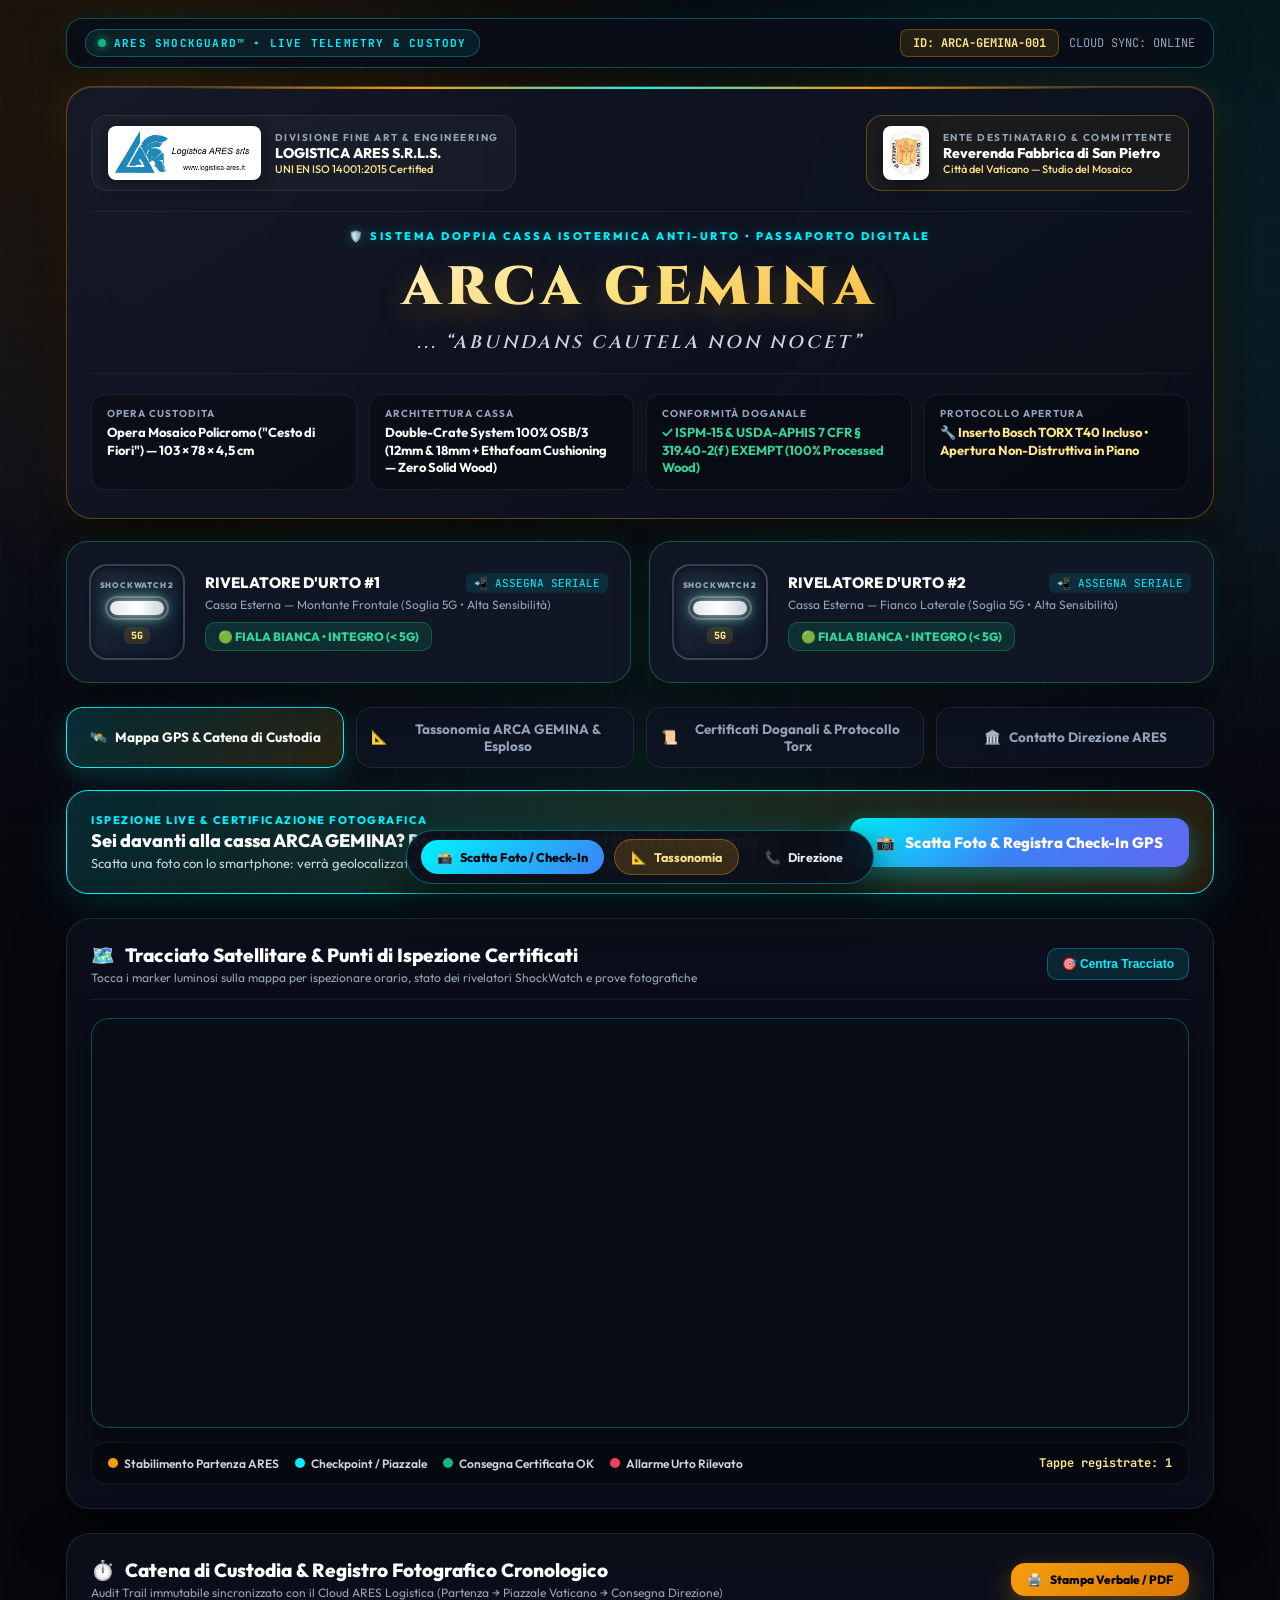
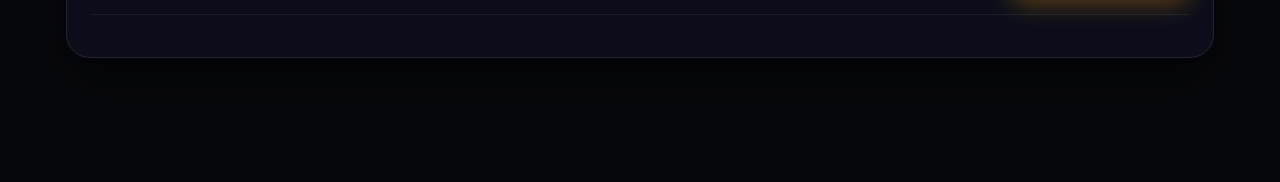
==== commit 2806359c: "fix: bottoni tab adattivi, N accertamenti progressivi illimitati e rimossa foto prova 1.2" ====
--- a/shockguard.html
+++ b/shockguard.html
@@ -282,35 +282,41 @@
             line-height: 1.35;
         }
 
-        /* NAVIGATION TABS (NEON PILLS) */
+        /* NAVIGATION TABS (NEON PILLS - ADAPTIVE GRID) */
         .nav-tabs {
-            display: flex;
-            gap: 10px;
-            overflow-x: auto;
-            padding-bottom: 6px;
+            display: grid;
+            grid-template-columns: repeat(auto-fit, minmax(230px, 1fr));
+            gap: 12px;
             margin-bottom: 22px;
-            scrollbar-width: none;
-        }
-        .nav-tabs::-webkit-scrollbar { display: none; }
+        }
+
+        @media (max-width: 560px) {
+            .nav-tabs {
+                grid-template-columns: 1fr 1fr;
+                gap: 8px;
+            }
+        }
 
         .tab-btn {
-            flex: 1;
-            min-width: 170px;
-            padding: 14px 18px;
-            background: rgba(15, 20, 35, 0.75);
+            width: 100%;
+            padding: 13px 14px;
+            background: rgba(15, 20, 35, 0.78);
             border: 1px solid var(--border-glass);
             border-radius: 16px;
             color: var(--text-muted);
             font-family: 'Outfit', sans-serif;
-            font-size: 13px;
+            font-size: clamp(12px, 1.8vw, 13.5px);
             font-weight: 700;
             cursor: pointer;
             display: flex;
             align-items: center;
             justify-content: center;
-            gap: 9px;
+            text-align: center;
+            gap: 8px;
             transition: all 0.25s cubic-bezier(0.4, 0, 0.2, 1);
-            white-space: nowrap;
+            white-space: normal;
+            line-height: 1.25;
+            overflow: hidden;
         }
 
         .tab-btn:hover {
@@ -1487,21 +1493,25 @@
     <div class="modal-box">
         <div style="display:flex; justify-content:space-between; align-items:center; margin-bottom:18px; border-bottom:1px solid rgba(255,255,255,0.1); padding-bottom:12px;">
             <div>
-                <div style="font-size:11px; color:var(--cyan-neon); font-weight:800; letter-spacing:1.2px;">CATENA DI CUSTODIA • NUOVA REGISTRAZIONE</div>
-                <h3 style="margin:2px 0 0 0; font-size:20px; color:#fff;">📸 Registra Ispezione & Foto ARCA GEMINA</h3>
+                <div style="font-size:11px; color:var(--cyan-neon); font-weight:800; letter-spacing:1.2px;" id="chk-auto-step-badge">CATENA DI CUSTODIA • ACCERTAMENTO #02 (ILLIMITATI)</div>
+                <h3 style="margin:2px 0 0 0; font-size:20px; color:#fff;">📸 Registra Nuovo Accertamento &amp; Foto</h3>
             </div>
             <button onclick="closeCheckinModal()" style="background:rgba(255,255,255,0.08); border:none; color:#fff; width:34px; height:34px; border-radius:50%; cursor:pointer; font-size:16px;">✕</button>
         </div>
 
         <div class="form-field">
-            <label>Fase / Tappa Operativa</label>
-            <select id="chk-stage">
-                <option value="FACTORY_DEPARTURE|Partenza dallo Stabilimento Logistica ARES">1. Partenza / Carico in Stabilimento ARES (Roma)</option>
-                <option value="VATICAN_YARD_UNLOAD|Scarico nel Piazzale del Vaticano (Pre-Consegna)">2. Scarico nel Piazzale del Vaticano (Verifica Intermedia)</option>
-                <option value="DIRECTOR_FINAL_DELIVERY|Consegna Ufficiale & Collaudo Direzione Fabbrica di San Pietro" selected>3. Consegna Ufficiale & Collaudo Direzione (Fabbrica di San Pietro)</option>
-                <option value="CUSTOMS_INSPECTION|Ispezione Doganale / Apertura Controllata Torx T40">4. Ispezione Doganale / Verifica Apertura Torx T40</option>
-                <option value="IMPACT_ANOMALY_REPORT|Segnalazione Urto / Anomalia Rivelatore ShockWatch">⚠️ Segnalazione Urto / Anomalia Rivelatore ShockWatch</option>
+            <label>Tipologia Accertamento / Checkpoint (Seleziona o scrivi liberamente per N passaggi)</label>
+            <select id="chk-stage" onchange="onStageSelectChange(this)" style="margin-bottom: 8px;">
+                <option value="CHECKPOINT_TRANSIT">📍 Accertamento Fotografico &amp; Verifica Rivelatori 5G (Qualsiasi Tappa / Passaggio)</option>
+                <option value="FACTORY_DEPARTURE">🏭 Partenza / Carico in Stabilimento Logistica ARES</option>
+                <option value="TRANSIT_HANDLING">🚚 Controllo Intermedio in Transito / Movimentazione Mezzo</option>
+                <option value="VATICAN_YARD_UNLOAD">🏛️ Scarico nel Piazzale / Varco Città del Vaticano</option>
+                <option value="INTERNAL_TRANSFER">📦 Trasferimento Interno verso Reparto / Studio del Mosaico</option>
+                <option value="DIRECTOR_FINAL_DELIVERY">👑 Consegna &amp; Collaudo alla Presenza della Direzione</option>
+                <option value="CUSTOMS_INSPECTION">🛃 Ispezione Doganale / Apertura Controllata Torx T40</option>
+                <option value="IMPACT_ANOMALY_REPORT">⚠️ Segnalazione Urto / Anomalia Rivelatore ShockWatch 5G</option>
             </select>
+            <input type="text" id="chk-custom-title" placeholder="Titolo accertamento (es. Accertamento #2 — Scarico Piazzale Vaticano, Verifica Intermedia, ecc.)">
         </div>
 
         <div style="display:grid; grid-template-columns:1fr 1fr; gap:12px;">
@@ -1709,7 +1719,7 @@
                 sensor1_status: 'OK',
                 sensor2_status: 'OK',
                 notes: 'Doppia cassa ARCA GEMINA assemblata e collaudata. Predisposti n.2 rivelatori d\'urto ad alta sensibilità ShockWatch 2 QR da 5G (Fiala Bianca = < 5G). I numeri seriali verranno letti e registrati al momento del collocamento sulla cassa.',
-                photos: ['assets_arcagemina/esploso_tecnico.png', 'assets_arcagemina/opera_mosaico.jpg'],
+                photos: ['assets_arcagemina/esploso_tecnico.png'],
                 created_at: new Date().toISOString()
             }];
         }
@@ -1968,12 +1978,33 @@
         }).join('');
     }
 
-    // MODAL & CHECK-IN LOGIC
+    // MODAL & CHECK-IN LOGIC (UNLIMITED N ACCERTAMENTI)
+    function onStageSelectChange(sel) {
+        const nextNum = (currentEvents ? currentEvents.length : 1) + 1;
+        const mapTitles = {
+            'CHECKPOINT_TRANSIT': `Accertamento #0${nextNum} — Verifica Integrità Cassa & Rivelatori 5G`,
+            'FACTORY_DEPARTURE': `Accertamento #0${nextNum} — Partenza / Carico in Stabilimento ARES`,
+            'TRANSIT_HANDLING': `Accertamento #0${nextNum} — Controllo Intermedio in Transito`,
+            'VATICAN_YARD_UNLOAD': `Accertamento #0${nextNum} — Scarico nel Piazzale Città del Vaticano`,
+            'INTERNAL_TRANSFER': `Accertamento #0${nextNum} — Trasferimento Interno verso Reparto Vaticano`,
+            'DIRECTOR_FINAL_DELIVERY': `Accertamento #0${nextNum} — Consegna Ufficiale & Collaudo Direzione`,
+            'CUSTOMS_INSPECTION': `Accertamento #0${nextNum} — Ispezione Doganale / Verifica Torx T40`,
+            'IMPACT_ANOMALY_REPORT': `Accertamento #0${nextNum} — Segnalazione Anomalia Rivelatore ShockWatch 5G`
+        };
+        const titleInput = document.getElementById('chk-custom-title');
+        if (titleInput) titleInput.value = mapTitles[sel.value] || `Accertamento #0${nextNum} — Verifica Integrità`;
+    }
+
     function openCheckinModal() {
         document.getElementById('checkin-modal').style.display = 'flex';
         stagedPhotoDataUrls = [];
         document.getElementById('chk-photo-previews').innerHTML = '';
         document.getElementById('chk-submit-status').style.display = 'none';
+        const nextNum = (currentEvents ? currentEvents.length : 1) + 1;
+        const badgeEl = document.getElementById('chk-auto-step-badge');
+        if (badgeEl) badgeEl.textContent = `CATENA DI CUSTODIA • ACCERTAMENTO PROGRESSIVO #0${nextNum} (ILLIMITATI)`;
+        const selEl = document.getElementById('chk-stage');
+        if (selEl) onStageSelectChange(selEl);
         const s1In = document.getElementById('chk-s1-serial');
         const s2In = document.getElementById('chk-s2-serial');
         if (s1In) s1In.value = (currentShipment?.sensor1_serial && !currentShipment.sensor1_serial.includes('DA RILEVARE')) ? currentShipment.sensor1_serial : '';
@@ -2067,8 +2098,9 @@
     async function submitCheckinEvent() {
         const btn = document.getElementById('btn-submit-checkin');
         const statusBox = document.getElementById('chk-submit-status');
-        const stageRaw = document.getElementById('chk-stage').value;
-        const [stageCode, stageTitle] = stageRaw.split('|');
+        const stageCode = document.getElementById('chk-stage').value || 'CHECKPOINT_TRANSIT';
+        const nextNum = (currentEvents ? currentEvents.length : 1) + 1;
+        const stageTitle = document.getElementById('chk-custom-title')?.value.trim() || `Accertamento #0${nextNum} — Verifica Integrità Cassa & Rivelatori 5G`;
 
         const operatorName = document.getElementById('chk-operator').value.trim() || 'Direzione / Operatore Certificato';
         const operatorRole = document.getElementById('chk-role').value.trim() || 'Fabbrica di San Pietro / ARES';
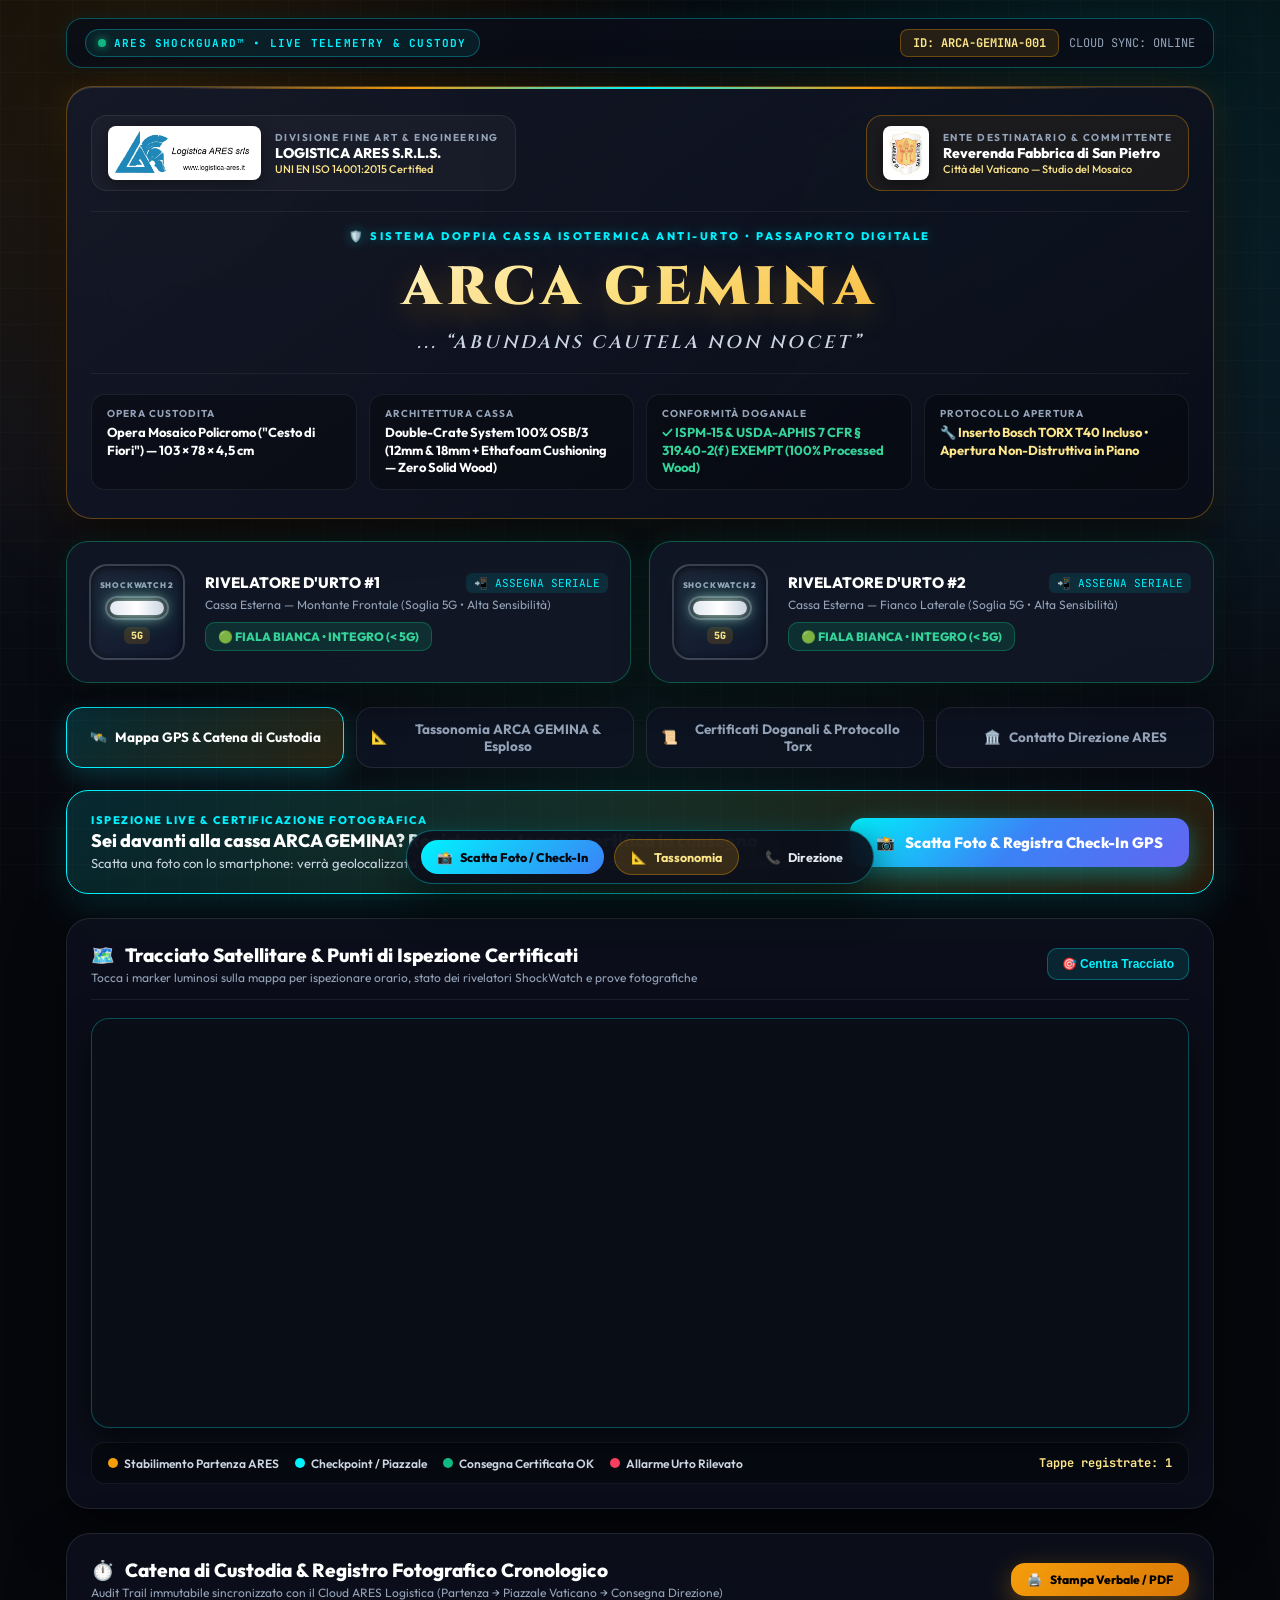
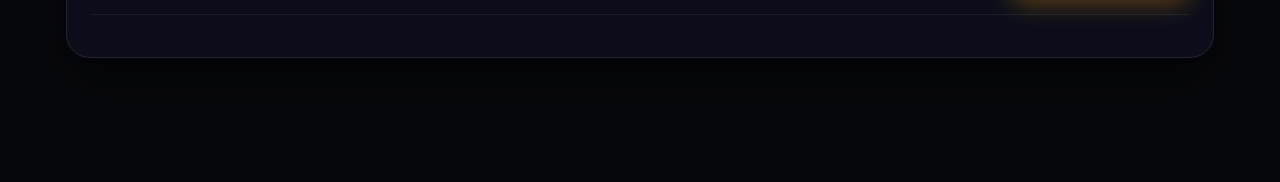
==== commit 90462862: "fix: sostituite tile mappe CartoDB/OSM bloccate con Google Maps Satellite Hybrid e Dark-Neon (funzio" ====
--- a/shockguard.html
+++ b/shockguard.html
@@ -530,8 +530,8 @@
             z-index: 2;
             background: #090d16;
         }
-        #shockguard-map .leaflet-tile-pane {
-            filter: invert(100%) hue-rotate(185deg) brightness(92%) contrast(96%);
+        .sg-dark-road-tiles {
+            filter: invert(100%) hue-rotate(185deg) brightness(92%) contrast(98%);
         }
 
         .map-legend-bar {
@@ -1652,10 +1652,20 @@
             zoomControl: true
         });
 
-        L.tileLayer('https://{s}.tile.openstreetmap.org/{z}/{x}/{y}.png', {
-            attribution: '&copy; OpenStreetMap • ARES ShockGuard GIS',
-            maxZoom: 19
-        }).addTo(mapInstance);
+        const satHybrid = L.tileLayer('https://mt1.google.com/vt/lyrs=y&x={x}&y={y}&z={z}', {
+            attribution: '&copy; Google Satellite Hybrid • ARES ShockGuard GIS',
+            maxZoom: 20
+        });
+        const darkStreet = L.tileLayer('https://mt1.google.com/vt/lyrs=m&x={x}&y={y}&z={z}', {
+            attribution: '&copy; Google Maps • ARES ShockGuard GIS',
+            maxZoom: 20,
+            className: 'sg-dark-road-tiles'
+        });
+        satHybrid.addTo(mapInstance);
+        L.control.layers({
+            "🛰️ Satellite Ibrido (Strade + Sat)": satHybrid,
+            "🗺️ Mappa Stradale Dark-Neon": darkStreet
+        }, null, { position: 'topright' }).addTo(mapInstance);
 
         mapLayerGroup = L.layerGroup().addTo(mapInstance);
     }
